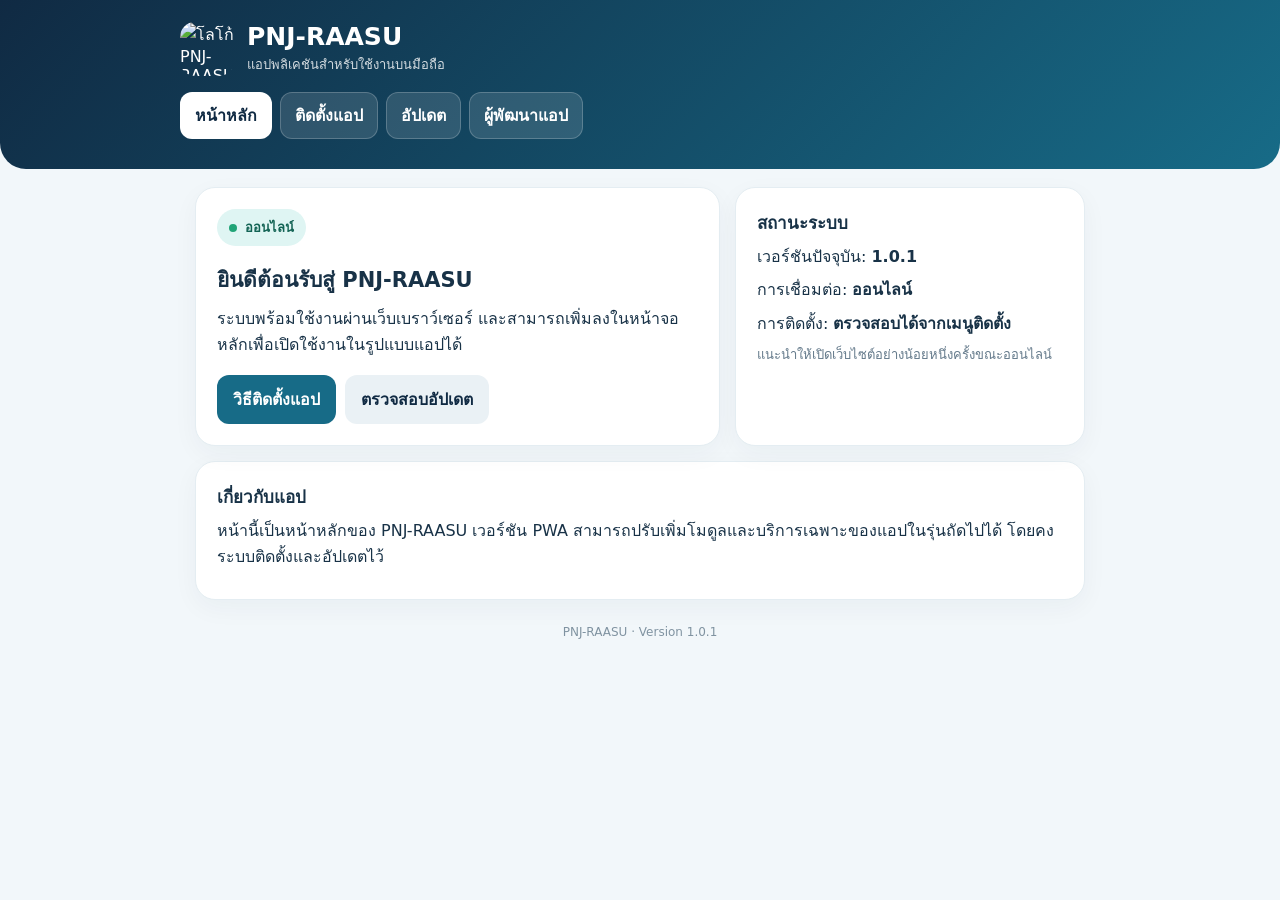
==== index.html @ 6c2ccbb7 "Add files via upload" ====
<!doctype html>
<html lang="th">
<head>
<meta charset="utf-8">
<meta name="viewport" content="width=device-width,initial-scale=1,viewport-fit=cover">
<meta name="theme-color" content="#102a43">
<meta name="description" content="PNJ-RAASU แอปพลิเคชันใช้งานบน iOS และ Android">
<link rel="manifest" href="./manifest.json">
<link rel="apple-touch-icon" href="./assets/icon-192.png">
<link rel="icon" href="./assets/logo.png">
<title>PNJ-RAASU</title>
<style>
:root{--navy:#102a43;--blue:#176b87;--cyan:#dff5f3;--ink:#183247;--muted:#63798a;--bg:#f2f7fa;--line:#e4edf2}
*{box-sizing:border-box}body{margin:0;background:var(--bg);color:var(--ink);font-family:system-ui,-apple-system,"Segoe UI",sans-serif}
header{background:linear-gradient(135deg,#102a43,#176b87);color:#fff;padding:22px 18px 28px;border-radius:0 0 26px 26px}
.head,.wrap{max-width:920px;margin:auto}.brand{display:flex;align-items:center;gap:13px}.brand img{width:54px;height:54px;border-radius:15px}.brand h1{font-size:25px;margin:0}.brand p{margin:3px 0 0;font-size:13px;opacity:.82}
nav{max-width:920px;margin:16px auto 0;display:flex;gap:8px;overflow:auto;padding-bottom:2px}
nav button{white-space:nowrap;background:#ffffff20;color:white;border:1px solid #ffffff35;border-radius:12px;padding:10px 14px;font-weight:650}
nav button.active{background:#fff;color:var(--navy)}
.wrap{padding:18px 15px 40px}.panel{background:#fff;border:1px solid var(--line);border-radius:20px;padding:21px;margin-bottom:15px;box-shadow:0 8px 26px #15344a0b}
h2{font-size:21px;margin:0 0 10px}h3{margin:0 0 8px;font-size:17px}p{line-height:1.65;margin:7px 0}.muted{color:var(--muted);font-size:13px}
.status{display:inline-flex;align-items:center;gap:8px;border-radius:99px;padding:8px 12px;background:var(--cyan);color:#126354;font-size:13px;font-weight:700}
.dot{width:8px;height:8px;border-radius:50%;background:#20a477}
.actions{display:flex;flex-wrap:wrap;gap:9px;margin-top:16px}
button,.button{font:inherit;cursor:pointer;border:0;border-radius:12px;padding:12px 16px;font-weight:700}
.primary{background:var(--blue);color:white}.soft{background:#eaf1f5;color:var(--navy)}.warn{background:#fff2d8;color:#805500}
.hidden{display:none!important}.tiles{display:grid;grid-template-columns:repeat(auto-fit,minmax(210px,1fr));gap:12px}
.tile{border:1px solid var(--line);border-radius:15px;padding:16px;background:#fbfdfe}
.developer{display:flex;gap:20px;align-items:flex-start;flex-wrap:wrap}.developer img{width:min(240px,100%);height:auto;max-height:390px;object-fit:contain;object-position:top;background:#050505;border-radius:18px}
ul{padding-left:22px;line-height:1.8}.notice{background:#fff8e8;border-left:4px solid #e6ae39;padding:12px 14px;border-radius:10px;font-size:13px}
footer{text-align:center;color:#8093a1;font-size:12px;padding:10px}
dialog{border:0;border-radius:20px;max-width:440px;width:calc(100% - 30px);padding:24px;box-shadow:0 20px 70px #0004}dialog::backdrop{background:#071b2a99}
@media(min-width:650px){.two{display:grid;grid-template-columns:1.2fr .8fr;gap:15px}.two .panel{margin-bottom:0}}
</style>
</head>
<body>
<header><div class="head">
 <div class="brand"><img src="./assets/logo.png" alt="โลโก้ PNJ-RAASU"><div><h1>PNJ-RAASU</h1><p>แอปพลิเคชันสำหรับใช้งานบนมือถือ</p></div></div>
 <nav aria-label="เมนูหลัก">
  <button class="active" data-page="home">หน้าหลัก</button>
  <button data-page="install">ติดตั้งแอป</button>
  <button data-page="updates">อัปเดต</button>
  <button data-page="developer">ผู้พัฒนาแอป</button>
 </nav>
</div></header>
<main class="wrap">
<section id="home" class="page">
 <div class="two">
  <article class="panel">
   <span class="status"><span class="dot"></span><span id="netStatus">กำลังตรวจสอบสถานะ</span></span>
   <h2 style="margin-top:17px">ยินดีต้อนรับสู่ PNJ-RAASU</h2>
   <p>ระบบพร้อมใช้งานผ่านเว็บเบราว์เซอร์ และสามารถเพิ่มลงในหน้าจอหลักเพื่อเปิดใช้งานในรูปแบบแอปได้</p>
   <div class="actions"><button class="primary" id="installMain">วิธีติดตั้งแอป</button><button class="soft" id="checkMain">ตรวจสอบอัปเดต</button></div>
  </article>
  <article class="panel"><h3>สถานะระบบ</h3>
   <p>เวอร์ชันปัจจุบัน: <strong id="versionLabel">—</strong></p>
   <p>การเชื่อมต่อ: <strong id="connectionLabel">—</strong></p>
   <p>การติดตั้ง: <strong id="installLabel">ตรวจสอบได้จากเมนูติดตั้ง</strong></p>
   <p class="muted">แนะนำให้เปิดเว็บไซต์อย่างน้อยหนึ่งครั้งขณะออนไลน์</p>
  </article>
 </div>
 <article class="panel" style="margin-top:15px"><h3>เกี่ยวกับแอป</h3><p>หน้านี้เป็นหน้าหลักของ PNJ-RAASU เวอร์ชัน PWA สามารถปรับเพิ่มโมดูลและบริการเฉพาะของแอปในรุ่นถัดไปได้ โดยคงระบบติดตั้งและอัปเดตไว้</p></article>
</section>

<section id="install" class="page hidden">
 <article class="panel"><h2>ติดตั้ง PNJ-RAASU</h2><p>เลือกคำแนะนำให้ตรงกับอุปกรณ์ของคุณ</p>
  <div class="tiles">
   <div class="tile"><h3>Android · Chrome</h3><ol><li>เปิดเว็บไซต์ PNJ-RAASU ผ่าน Chrome</li><li>แตะเมนู ⋮ มุมขวาบน</li><li>เลือก “ติดตั้งแอป” หรือ “เพิ่มลงในหน้าจอหลัก”</li><li>ยืนยันการติดตั้ง</li></ol><button class="primary" id="androidInstall">ติดตั้งตอนนี้</button></div>
   <div class="tile"><h3>iPhone / iPad · Safari</h3><ol><li>เปิดเว็บไซต์ผ่าน Safari</li><li>แตะปุ่มแชร์ (สี่เหลี่ยมมีลูกศรขึ้น)</li><li>เลือก “เพิ่มไปยังหน้าจอโฮม”</li><li>แตะ “เพิ่ม”</li></ol><p class="muted">iOS ไม่อนุญาตให้เว็บไซต์สั่งติดตั้งอัตโนมัติ ต้องเพิ่มผ่านเมนูแชร์</p></div>
  </div>
  <p class="notice" style="margin-top:15px">การติดตั้ง PWA ต้องเปิดผ่าน HTTPS เช่น GitHub Pages และไม่สามารถติดตั้งจากหน้า preview หรือไฟล์ในเครื่องโดยตรงได้</p>
 </article>
</section>

<section id="updates" class="page hidden">
 <article class="panel"><h2>อัปเดตแอป</h2><p>ตรวจสอบเวอร์ชันใหม่จากไฟล์ version.json บน GitHub Pages</p>
  <p>เวอร์ชันที่ใช้อยู่: <strong id="currentVersion">—</strong></p><p>สถานะ: <strong id="updateStatus">ยังไม่ได้ตรวจสอบ</strong></p>
  <div class="actions"><button class="primary" id="checkUpdate">ตรวจสอบอัปเดต</button><button class="soft hidden" id="applyUpdate">ติดตั้งอัปเดตและเปิดใหม่</button></div>
  <p class="muted" id="updateDetail">ระบบจะตรวจสอบเมื่อเปิดแอป กลับมาที่แอป และตรวจซ้ำเป็นระยะขณะเปิดใช้งาน</p>
  <p class="notice">ข้อจำกัด: การแจ้งเตือนอัปเดตจะทำงานเมื่อเปิดแอปหรือกลับมาใช้งาน ไม่สามารถรับประกันการแจ้งเตือนขณะปิดแอปได้หากไม่มีระบบ Push Server</p>
 </article>
</section>

<section id="developer" class="page hidden">
 <article class="panel"><h2>ผู้พัฒนาแอปพลิเคชัน</h2>
  <div class="developer">
   <img src="./assets/developer.png" alt="ภาพประกอบผู้พัฒนาแอป">
   <div><h3>นายแทน นามวงค์</h3><p>ผู้พัฒนาแอปพลิเคชัน PNJ-RAASU</p><p class="muted">ขอบคุณที่ใช้งาน PNJ-RAASU</p></div>
  </div>
 </article>
</section>
<footer>PNJ-RAASU · Version <span id="footerVersion">1.0.1</span></footer>
</main>
<dialog id="updateDialog"><h2>มีเวอร์ชันใหม่</h2><p id="dialogText">พบอัปเดตใหม่ของ PNJ-RAASU</p><div class="actions"><button class="primary" id="dialogApply">อัปเดตตอนนี้</button><button class="soft" id="dialogLater">ภายหลัง</button></div></dialog>
<script>
const APP_VERSION='1.0.1';
let deferredInstall=null, waitingWorker=null;
const $=id=>document.getElementById(id);
$('versionLabel').textContent=$('currentVersion').textContent=$('footerVersion').textContent=APP_VERSION;
function onlineStatus(){ $('netStatus').textContent=navigator.onLine?'ออนไลน์':'ออฟไลน์ · ใช้งานไฟล์ที่บันทึกไว้'; $('connectionLabel').textContent=navigator.onLine?'ออนไลน์':'ออฟไลน์'; }
onlineStatus(); addEventListener('online',onlineStatus); addEventListener('offline',onlineStatus);

document.querySelectorAll('nav button').forEach(btn=>btn.addEventListener('click',()=>showPage(btn.dataset.page)));
function showPage(id){document.querySelectorAll('.page').forEach(p=>p.classList.toggle('hidden',p.id!==id));document.querySelectorAll('nav button').forEach(b=>b.classList.toggle('active',b.dataset.page===id));window.scrollTo({top:0,behavior:'smooth'});}
$('installMain').onclick=()=>showPage('install');
$('checkMain').onclick=()=>{showPage('updates');checkForUpdate();};
$('androidInstall').onclick=async()=>{if(deferredInstall){deferredInstall.prompt();await deferredInstall.userChoice;deferredInstall=null;}else alert('หากไม่ปรากฏหน้าต่างติดตั้ง ให้แตะเมนู ⋮ ใน Chrome แล้วเลือก “ติดตั้งแอป” หรือ “เพิ่มลงในหน้าจอหลัก”');};
addEventListener('beforeinstallprompt',e=>{e.preventDefault();deferredInstall=e;$('installLabel').textContent='พร้อมติดตั้ง';$('androidInstall').textContent='ติดตั้งแอป';});
addEventListener('appinstalled',()=>{$('installLabel').textContent='ติดตั้งแล้ว';deferredInstall=null;});
function isStandalone(){return matchMedia('(display-mode: standalone)').matches||navigator.standalone===true;}
if(isStandalone())$('installLabel').textContent='ติดตั้งแล้ว';

async function checkForUpdate(){
 $('updateStatus').textContent='กำลังตรวจสอบ…'; $('checkUpdate').disabled=true;
 try{
  const r=await fetch('./version.json?check='+Date.now(),{cache:'no-store'});
  if(!r.ok)throw new Error('ไม่พบไฟล์ version.json');
  const data=await r.json(), latest=String(data.version||'');
  if(!latest)throw new Error('ข้อมูลเวอร์ชันไม่ถูกต้อง');
  if(latest!==APP_VERSION){
   $('updateStatus').textContent='พบเวอร์ชันใหม่: '+latest;
   $('updateDetail').textContent=data.notes||'มีอัปเดตใหม่พร้อมใช้งาน';
   $('applyUpdate').classList.remove('hidden');
   $('dialogText').textContent='เวอร์ชัน '+latest+' พร้อมใช้งาน กรุณาอัปเดตเพื่อรับการปรับปรุงล่าสุด';
   if($('updateDialog').showModal && !sessionStorage.getItem('updateDismissed'))$('updateDialog').showModal();
  }else{
   $('updateStatus').textContent='แอปเป็นเวอร์ชันล่าสุด';
   $('updateDetail').textContent='ตรวจสอบล่าสุด: '+new Date().toLocaleString('th-TH');
   $('applyUpdate').classList.add('hidden');
  }
 }catch(e){$('updateStatus').textContent='ตรวจสอบไม่ได้';$('updateDetail').textContent=e.message+' · โปรดลองใหม่เมื่อเชื่อมต่ออินเทอร์เน็ต';}
 finally{$('checkUpdate').disabled=false;}
}
$('checkUpdate').onclick=checkForUpdate;
function applyUpdate(){if(waitingWorker){waitingWorker.postMessage({type:'SKIP_WAITING'});}else location.reload();}
$('applyUpdate').onclick=applyUpdate;$('dialogApply').onclick=()=>{ $('updateDialog').close();applyUpdate();};
$('dialogLater').onclick=()=>{$('updateDialog').close();sessionStorage.setItem('updateDismissed','1');};

if('serviceWorker'in navigator){
 navigator.serviceWorker.register('./sw.js').then(reg=>{
  if(reg.waiting){waitingWorker=reg.waiting;$('applyUpdate').classList.remove('hidden');}
  reg.addEventListener('updatefound',()=>{
   const worker=reg.installing;
   worker.addEventListener('statechange',()=>{
    if(worker.state==='installed'&&navigator.serviceWorker.controller){
     waitingWorker=worker;$('updateStatus').textContent='มีไฟล์แอปเวอร์ชันใหม่พร้อมติดตั้ง';$('applyUpdate').classList.remove('hidden');
    }
   });
  });
  setInterval(()=>reg.update().catch(()=>{}),60*60*1000);
 }).catch(err=>console.warn('Service worker:',err));
 navigator.serviceWorker.addEventListener('controllerchange',()=>location.reload());
}
checkForUpdate();
document.addEventListener('visibilitychange',()=>{if(!document.hidden&&navigator.onLine){checkForUpdate();if(navigator.serviceWorker)navigator.serviceWorker.getRegistration().then(r=>r&&r.update());}});
setInterval(()=>{if(navigator.onLine)checkForUpdate();},6*60*60*1000);
</script>
</body></html>
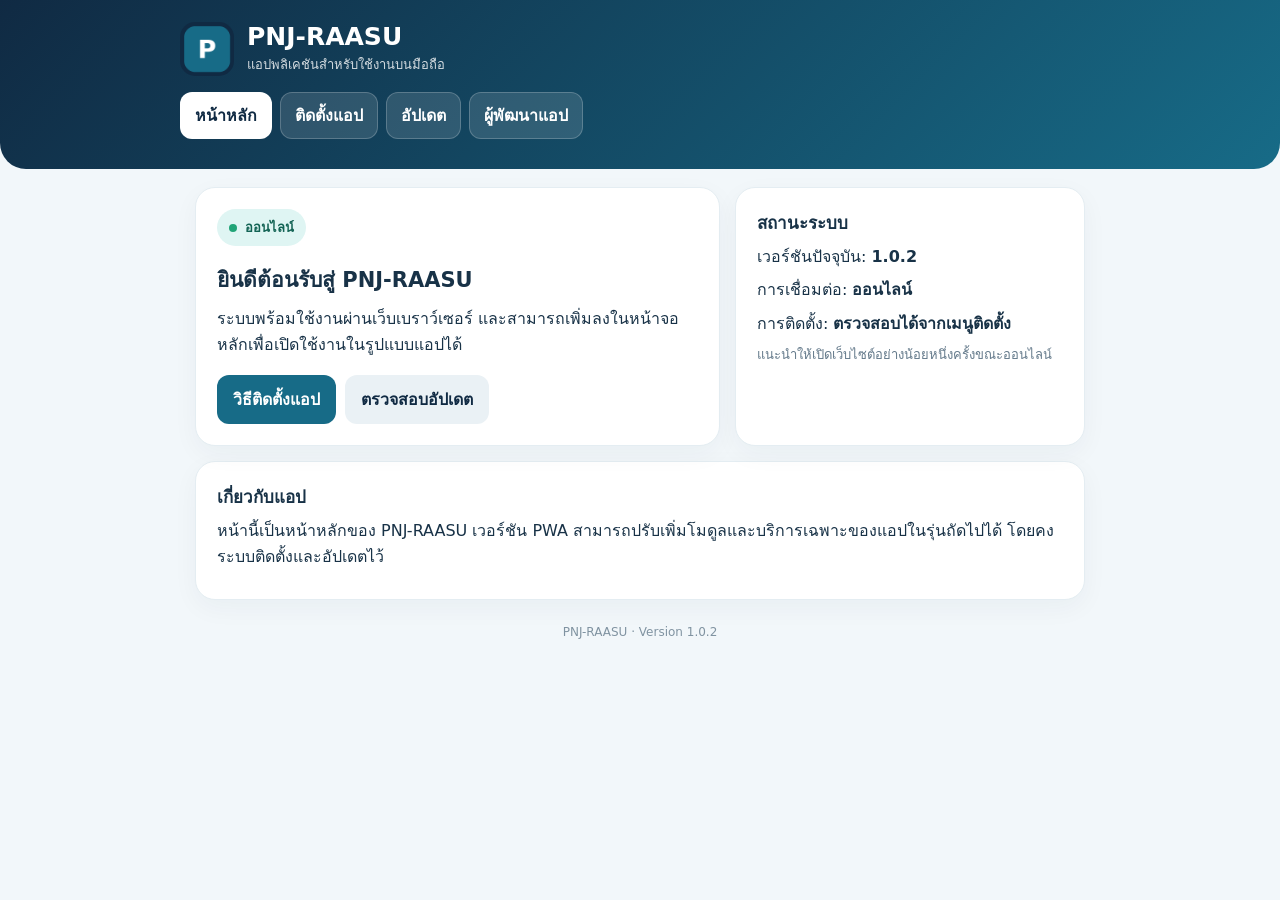
==== commit 896f5cc2: "Add files via upload" ====
--- a/index.html
+++ b/index.html
@@ -6,8 +6,12 @@
 <meta name="theme-color" content="#102a43">
 <meta name="description" content="PNJ-RAASU แอปพลิเคชันใช้งานบน iOS และ Android">
 <link rel="manifest" href="./manifest.json">
-<link rel="apple-touch-icon" href="./assets/icon-192.png">
-<link rel="icon" href="./assets/logo.png">
+<meta name="mobile-web-app-capable" content="yes">
+<meta name="apple-mobile-web-app-capable" content="yes">
+<meta name="apple-mobile-web-app-title" content="PNJ-RAASU">
+<meta name="apple-mobile-web-app-status-bar-style" content="black-translucent">
+<link rel="apple-touch-icon" href="./apple-touch-icon.png">
+<link rel="icon" href="./logo.png">
 <title>PNJ-RAASU</title>
 <style>
 :root{--navy:#102a43;--blue:#176b87;--cyan:#dff5f3;--ink:#183247;--muted:#63798a;--bg:#f2f7fa;--line:#e4edf2}
@@ -35,7 +39,7 @@
 </head>
 <body>
 <header><div class="head">
- <div class="brand"><img src="./assets/logo.png" alt="โลโก้ PNJ-RAASU"><div><h1>PNJ-RAASU</h1><p>แอปพลิเคชันสำหรับใช้งานบนมือถือ</p></div></div>
+ <div class="brand"><img src="./logo.png" alt="โลโก้ PNJ-RAASU"><div><h1>PNJ-RAASU</h1><p>แอปพลิเคชันสำหรับใช้งานบนมือถือ</p></div></div>
  <nav aria-label="เมนูหลัก">
   <button class="active" data-page="home">หน้าหลัก</button>
   <button data-page="install">ติดตั้งแอป</button>
@@ -84,16 +88,16 @@
 <section id="developer" class="page hidden">
  <article class="panel"><h2>ผู้พัฒนาแอปพลิเคชัน</h2>
   <div class="developer">
-   <img src="./assets/developer.png" alt="ภาพประกอบผู้พัฒนาแอป">
+   <img src="./developer.png" alt="ภาพประกอบผู้พัฒนาแอป">
    <div><h3>นายแทน นามวงค์</h3><p>ผู้พัฒนาแอปพลิเคชัน PNJ-RAASU</p><p class="muted">ขอบคุณที่ใช้งาน PNJ-RAASU</p></div>
   </div>
  </article>
 </section>
-<footer>PNJ-RAASU · Version <span id="footerVersion">1.0.1</span></footer>
+<footer>PNJ-RAASU · Version <span id="footerVersion">1.0.2</span></footer>
 </main>
 <dialog id="updateDialog"><h2>มีเวอร์ชันใหม่</h2><p id="dialogText">พบอัปเดตใหม่ของ PNJ-RAASU</p><div class="actions"><button class="primary" id="dialogApply">อัปเดตตอนนี้</button><button class="soft" id="dialogLater">ภายหลัง</button></div></dialog>
 <script>
-const APP_VERSION='1.0.1';
+const APP_VERSION='1.0.2';
 let deferredInstall=null, waitingWorker=null;
 const $=id=>document.getElementById(id);
 $('versionLabel').textContent=$('currentVersion').textContent=$('footerVersion').textContent=APP_VERSION;
@@ -110,37 +114,50 @@
 function isStandalone(){return matchMedia('(display-mode: standalone)').matches||navigator.standalone===true;}
 if(isStandalone())$('installLabel').textContent='ติดตั้งแล้ว';
 
+function cmpVer(a,b){const x=String(a).split('.').map(n=>parseInt(n,10)||0),y=String(b).split('.').map(n=>parseInt(n,10)||0);for(let i=0;i<Math.max(x.length,y.length);i++){const d=(x[i]||0)-(y[i]||0);if(d)return d>0?1:-1;}return 0;}
+let checking=false;
 async function checkForUpdate(){
+ if(checking)return; checking=true;
  $('updateStatus').textContent='กำลังตรวจสอบ…'; $('checkUpdate').disabled=true;
  try{
   const r=await fetch('./version.json?check='+Date.now(),{cache:'no-store'});
   if(!r.ok)throw new Error('ไม่พบไฟล์ version.json');
   const data=await r.json(), latest=String(data.version||'');
   if(!latest)throw new Error('ข้อมูลเวอร์ชันไม่ถูกต้อง');
-  if(latest!==APP_VERSION){
+  if(cmpVer(latest,APP_VERSION)>0){
    $('updateStatus').textContent='พบเวอร์ชันใหม่: '+latest;
    $('updateDetail').textContent=data.notes||'มีอัปเดตใหม่พร้อมใช้งาน';
    $('applyUpdate').classList.remove('hidden');
    $('dialogText').textContent='เวอร์ชัน '+latest+' พร้อมใช้งาน กรุณาอัปเดตเพื่อรับการปรับปรุงล่าสุด';
-   if($('updateDialog').showModal && !sessionStorage.getItem('updateDismissed'))$('updateDialog').showModal();
+   const dlg=$('updateDialog');
+   if(dlg.showModal && !dlg.open && !sessionStorage.getItem('updateDismissed'))dlg.showModal();
   }else{
    $('updateStatus').textContent='แอปเป็นเวอร์ชันล่าสุด';
    $('updateDetail').textContent='ตรวจสอบล่าสุด: '+new Date().toLocaleString('th-TH');
-   $('applyUpdate').classList.add('hidden');
+   if(!waitingWorker)$('applyUpdate').classList.add('hidden');
   }
  }catch(e){$('updateStatus').textContent='ตรวจสอบไม่ได้';$('updateDetail').textContent=e.message+' · โปรดลองใหม่เมื่อเชื่อมต่ออินเทอร์เน็ต';}
- finally{$('checkUpdate').disabled=false;}
+ finally{$('checkUpdate').disabled=false;checking=false;}
 }
 $('checkUpdate').onclick=checkForUpdate;
-function applyUpdate(){if(waitingWorker){waitingWorker.postMessage({type:'SKIP_WAITING'});}else location.reload();}
+let updating=false;
+async function applyUpdate(){
+ updating=true;
+ try{
+  const reg=await navigator.serviceWorker?.getRegistration();
+  if(reg){await reg.update().catch(()=>{});const w=reg.waiting||waitingWorker;if(w){w.postMessage({type:'SKIP_WAITING'});setTimeout(()=>location.reload(),2500);return;}}
+ }catch(e){}
+ location.reload();
+}
 $('applyUpdate').onclick=applyUpdate;$('dialogApply').onclick=()=>{ $('updateDialog').close();applyUpdate();};
 $('dialogLater').onclick=()=>{$('updateDialog').close();sessionStorage.setItem('updateDismissed','1');};
 
 if('serviceWorker'in navigator){
- navigator.serviceWorker.register('./sw.js').then(reg=>{
-  if(reg.waiting){waitingWorker=reg.waiting;$('applyUpdate').classList.remove('hidden');}
+ const hadController=!!navigator.serviceWorker.controller;
+ navigator.serviceWorker.register('./sw.js',{updateViaCache:'none'}).then(reg=>{
+  if(reg.waiting&&navigator.serviceWorker.controller){waitingWorker=reg.waiting;$('applyUpdate').classList.remove('hidden');}
   reg.addEventListener('updatefound',()=>{
-   const worker=reg.installing;
+   const worker=reg.installing; if(!worker)return;
    worker.addEventListener('statechange',()=>{
     if(worker.state==='installed'&&navigator.serviceWorker.controller){
      waitingWorker=worker;$('updateStatus').textContent='มีไฟล์แอปเวอร์ชันใหม่พร้อมติดตั้ง';$('applyUpdate').classList.remove('hidden');
@@ -149,10 +166,11 @@
   });
   setInterval(()=>reg.update().catch(()=>{}),60*60*1000);
  }).catch(err=>console.warn('Service worker:',err));
- navigator.serviceWorker.addEventListener('controllerchange',()=>location.reload());
+ // รีโหลดเฉพาะเมื่อผู้ใช้กดอัปเดต (ไม่รีโหลดตอนติดตั้งครั้งแรก)
+ navigator.serviceWorker.addEventListener('controllerchange',()=>{if(hadController&&updating)location.reload();});
 }
 checkForUpdate();
-document.addEventListener('visibilitychange',()=>{if(!document.hidden&&navigator.onLine){checkForUpdate();if(navigator.serviceWorker)navigator.serviceWorker.getRegistration().then(r=>r&&r.update());}});
+document.addEventListener('visibilitychange',()=>{if(!document.hidden&&navigator.onLine){checkForUpdate();if(navigator.serviceWorker)navigator.serviceWorker.getRegistration().then(r=>r&&r.update().catch(()=>{}));}});
 setInterval(()=>{if(navigator.onLine)checkForUpdate();},6*60*60*1000);
 </script>
 </body></html>
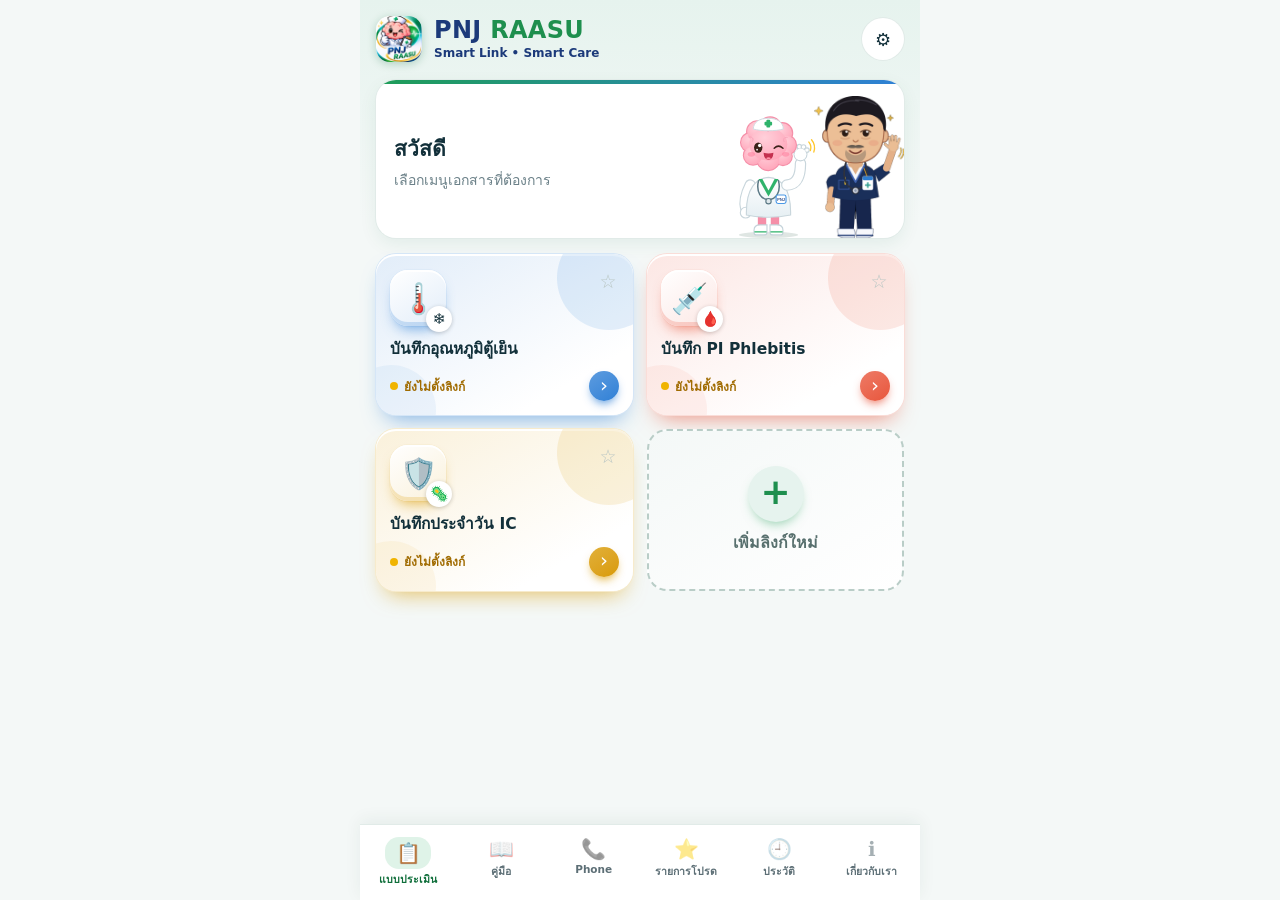
==== commit 93e59c77: "Add files via upload" ====
--- a/index.html
+++ b/index.html
@@ -3,174 +3,37 @@
 <head>
 <meta charset="utf-8">
 <meta name="viewport" content="width=device-width,initial-scale=1,viewport-fit=cover">
-<meta name="theme-color" content="#102a43">
-<meta name="description" content="PNJ-RAASU แอปพลิเคชันใช้งานบน iOS และ Android">
-<link rel="manifest" href="./manifest.json">
+<title>Practical Nurse Jobs</title>
+<meta name="description" content="Practical Nurse Jobs – PNJ RAASU Smart Link • Smart Care">
+<meta name="theme-color" content="#1e8f4e">
+<link rel="manifest" href="manifest.webmanifest">
+<link rel="icon" href="icon-192.png">
+<link rel="apple-touch-icon" href="apple-touch-icon.png">
+<meta name="apple-mobile-web-app-capable" content="yes">
 <meta name="mobile-web-app-capable" content="yes">
-<meta name="apple-mobile-web-app-capable" content="yes">
-<meta name="apple-mobile-web-app-title" content="PNJ-RAASU">
-<meta name="apple-mobile-web-app-status-bar-style" content="black-translucent">
-<link rel="apple-touch-icon" href="./apple-touch-icon.png">
-<link rel="icon" href="./logo.png">
-<title>PNJ-RAASU</title>
-<style>
-:root{--navy:#102a43;--blue:#176b87;--cyan:#dff5f3;--ink:#183247;--muted:#63798a;--bg:#f2f7fa;--line:#e4edf2}
-*{box-sizing:border-box}body{margin:0;background:var(--bg);color:var(--ink);font-family:system-ui,-apple-system,"Segoe UI",sans-serif}
-header{background:linear-gradient(135deg,#102a43,#176b87);color:#fff;padding:22px 18px 28px;border-radius:0 0 26px 26px}
-.head,.wrap{max-width:920px;margin:auto}.brand{display:flex;align-items:center;gap:13px}.brand img{width:54px;height:54px;border-radius:15px}.brand h1{font-size:25px;margin:0}.brand p{margin:3px 0 0;font-size:13px;opacity:.82}
-nav{max-width:920px;margin:16px auto 0;display:flex;gap:8px;overflow:auto;padding-bottom:2px}
-nav button{white-space:nowrap;background:#ffffff20;color:white;border:1px solid #ffffff35;border-radius:12px;padding:10px 14px;font-weight:650}
-nav button.active{background:#fff;color:var(--navy)}
-.wrap{padding:18px 15px 40px}.panel{background:#fff;border:1px solid var(--line);border-radius:20px;padding:21px;margin-bottom:15px;box-shadow:0 8px 26px #15344a0b}
-h2{font-size:21px;margin:0 0 10px}h3{margin:0 0 8px;font-size:17px}p{line-height:1.65;margin:7px 0}.muted{color:var(--muted);font-size:13px}
-.status{display:inline-flex;align-items:center;gap:8px;border-radius:99px;padding:8px 12px;background:var(--cyan);color:#126354;font-size:13px;font-weight:700}
-.dot{width:8px;height:8px;border-radius:50%;background:#20a477}
-.actions{display:flex;flex-wrap:wrap;gap:9px;margin-top:16px}
-button,.button{font:inherit;cursor:pointer;border:0;border-radius:12px;padding:12px 16px;font-weight:700}
-.primary{background:var(--blue);color:white}.soft{background:#eaf1f5;color:var(--navy)}.warn{background:#fff2d8;color:#805500}
-.hidden{display:none!important}.tiles{display:grid;grid-template-columns:repeat(auto-fit,minmax(210px,1fr));gap:12px}
-.tile{border:1px solid var(--line);border-radius:15px;padding:16px;background:#fbfdfe}
-.developer{display:flex;gap:20px;align-items:flex-start;flex-wrap:wrap}.developer img{width:min(240px,100%);height:auto;max-height:390px;object-fit:contain;object-position:top;background:#050505;border-radius:18px}
-ul{padding-left:22px;line-height:1.8}.notice{background:#fff8e8;border-left:4px solid #e6ae39;padding:12px 14px;border-radius:10px;font-size:13px}
-footer{text-align:center;color:#8093a1;font-size:12px;padding:10px}
-dialog{border:0;border-radius:20px;max-width:440px;width:calc(100% - 30px);padding:24px;box-shadow:0 20px 70px #0004}dialog::backdrop{background:#071b2a99}
-@media(min-width:650px){.two{display:grid;grid-template-columns:1.2fr .8fr;gap:15px}.two .panel{margin-bottom:0}}
-</style>
+<meta name="apple-mobile-web-app-title" content="PNJ RAASU">
+<meta name="apple-mobile-web-app-status-bar-style" content="default">
+<link rel="stylesheet" href="style.css">
 </head>
 <body>
-<header><div class="head">
- <div class="brand"><img src="./logo.png" alt="โลโก้ PNJ-RAASU"><div><h1>PNJ-RAASU</h1><p>แอปพลิเคชันสำหรับใช้งานบนมือถือ</p></div></div>
- <nav aria-label="เมนูหลัก">
-  <button class="active" data-page="home">หน้าหลัก</button>
-  <button data-page="install">ติดตั้งแอป</button>
-  <button data-page="updates">อัปเดต</button>
-  <button data-page="developer">ผู้พัฒนาแอป</button>
- </nav>
-</div></header>
-<main class="wrap">
-<section id="home" class="page">
- <div class="two">
-  <article class="panel">
-   <span class="status"><span class="dot"></span><span id="netStatus">กำลังตรวจสอบสถานะ</span></span>
-   <h2 style="margin-top:17px">ยินดีต้อนรับสู่ PNJ-RAASU</h2>
-   <p>ระบบพร้อมใช้งานผ่านเว็บเบราว์เซอร์ และสามารถเพิ่มลงในหน้าจอหลักเพื่อเปิดใช้งานในรูปแบบแอปได้</p>
-   <div class="actions"><button class="primary" id="installMain">วิธีติดตั้งแอป</button><button class="soft" id="checkMain">ตรวจสอบอัปเดต</button></div>
-  </article>
-  <article class="panel"><h3>สถานะระบบ</h3>
-   <p>เวอร์ชันปัจจุบัน: <strong id="versionLabel">—</strong></p>
-   <p>การเชื่อมต่อ: <strong id="connectionLabel">—</strong></p>
-   <p>การติดตั้ง: <strong id="installLabel">ตรวจสอบได้จากเมนูติดตั้ง</strong></p>
-   <p class="muted">แนะนำให้เปิดเว็บไซต์อย่างน้อยหนึ่งครั้งขณะออนไลน์</p>
-  </article>
- </div>
- <article class="panel" style="margin-top:15px"><h3>เกี่ยวกับแอป</h3><p>หน้านี้เป็นหน้าหลักของ PNJ-RAASU เวอร์ชัน PWA สามารถปรับเพิ่มโมดูลและบริการเฉพาะของแอปในรุ่นถัดไปได้ โดยคงระบบติดตั้งและอัปเดตไว้</p></article>
-</section>
-
-<section id="install" class="page hidden">
- <article class="panel"><h2>ติดตั้ง PNJ-RAASU</h2><p>เลือกคำแนะนำให้ตรงกับอุปกรณ์ของคุณ</p>
-  <div class="tiles">
-   <div class="tile"><h3>Android · Chrome</h3><ol><li>เปิดเว็บไซต์ PNJ-RAASU ผ่าน Chrome</li><li>แตะเมนู ⋮ มุมขวาบน</li><li>เลือก “ติดตั้งแอป” หรือ “เพิ่มลงในหน้าจอหลัก”</li><li>ยืนยันการติดตั้ง</li></ol><button class="primary" id="androidInstall">ติดตั้งตอนนี้</button></div>
-   <div class="tile"><h3>iPhone / iPad · Safari</h3><ol><li>เปิดเว็บไซต์ผ่าน Safari</li><li>แตะปุ่มแชร์ (สี่เหลี่ยมมีลูกศรขึ้น)</li><li>เลือก “เพิ่มไปยังหน้าจอโฮม”</li><li>แตะ “เพิ่ม”</li></ol><p class="muted">iOS ไม่อนุญาตให้เว็บไซต์สั่งติดตั้งอัตโนมัติ ต้องเพิ่มผ่านเมนูแชร์</p></div>
-  </div>
-  <p class="notice" style="margin-top:15px">การติดตั้ง PWA ต้องเปิดผ่าน HTTPS เช่น GitHub Pages และไม่สามารถติดตั้งจากหน้า preview หรือไฟล์ในเครื่องโดยตรงได้</p>
- </article>
-</section>
-
-<section id="updates" class="page hidden">
- <article class="panel"><h2>อัปเดตแอป</h2><p>ตรวจสอบเวอร์ชันใหม่จากไฟล์ version.json บน GitHub Pages</p>
-  <p>เวอร์ชันที่ใช้อยู่: <strong id="currentVersion">—</strong></p><p>สถานะ: <strong id="updateStatus">ยังไม่ได้ตรวจสอบ</strong></p>
-  <div class="actions"><button class="primary" id="checkUpdate">ตรวจสอบอัปเดต</button><button class="soft hidden" id="applyUpdate">ติดตั้งอัปเดตและเปิดใหม่</button></div>
-  <p class="muted" id="updateDetail">ระบบจะตรวจสอบเมื่อเปิดแอป กลับมาที่แอป และตรวจซ้ำเป็นระยะขณะเปิดใช้งาน</p>
-  <p class="notice">ข้อจำกัด: การแจ้งเตือนอัปเดตจะทำงานเมื่อเปิดแอปหรือกลับมาใช้งาน ไม่สามารถรับประกันการแจ้งเตือนขณะปิดแอปได้หากไม่มีระบบ Push Server</p>
- </article>
-</section>
-
-<section id="developer" class="page hidden">
- <article class="panel"><h2>ผู้พัฒนาแอปพลิเคชัน</h2>
-  <div class="developer">
-   <img src="./developer.png" alt="ภาพประกอบผู้พัฒนาแอป">
-   <div><h3>นายแทน นามวงค์</h3><p>ผู้พัฒนาแอปพลิเคชัน PNJ-RAASU</p><p class="muted">ขอบคุณที่ใช้งาน PNJ-RAASU</p></div>
-  </div>
- </article>
-</section>
-<footer>PNJ-RAASU · Version <span id="footerVersion">1.0.2</span></footer>
-</main>
-<dialog id="updateDialog"><h2>มีเวอร์ชันใหม่</h2><p id="dialogText">พบอัปเดตใหม่ของ PNJ-RAASU</p><div class="actions"><button class="primary" id="dialogApply">อัปเดตตอนนี้</button><button class="soft" id="dialogLater">ภายหลัง</button></div></dialog>
-<script>
-const APP_VERSION='1.0.2';
-let deferredInstall=null, waitingWorker=null;
-const $=id=>document.getElementById(id);
-$('versionLabel').textContent=$('currentVersion').textContent=$('footerVersion').textContent=APP_VERSION;
-function onlineStatus(){ $('netStatus').textContent=navigator.onLine?'ออนไลน์':'ออฟไลน์ · ใช้งานไฟล์ที่บันทึกไว้'; $('connectionLabel').textContent=navigator.onLine?'ออนไลน์':'ออฟไลน์'; }
-onlineStatus(); addEventListener('online',onlineStatus); addEventListener('offline',onlineStatus);
-
-document.querySelectorAll('nav button').forEach(btn=>btn.addEventListener('click',()=>showPage(btn.dataset.page)));
-function showPage(id){document.querySelectorAll('.page').forEach(p=>p.classList.toggle('hidden',p.id!==id));document.querySelectorAll('nav button').forEach(b=>b.classList.toggle('active',b.dataset.page===id));window.scrollTo({top:0,behavior:'smooth'});}
-$('installMain').onclick=()=>showPage('install');
-$('checkMain').onclick=()=>{showPage('updates');checkForUpdate();};
-$('androidInstall').onclick=async()=>{if(deferredInstall){deferredInstall.prompt();await deferredInstall.userChoice;deferredInstall=null;}else alert('หากไม่ปรากฏหน้าต่างติดตั้ง ให้แตะเมนู ⋮ ใน Chrome แล้วเลือก “ติดตั้งแอป” หรือ “เพิ่มลงในหน้าจอหลัก”');};
-addEventListener('beforeinstallprompt',e=>{e.preventDefault();deferredInstall=e;$('installLabel').textContent='พร้อมติดตั้ง';$('androidInstall').textContent='ติดตั้งแอป';});
-addEventListener('appinstalled',()=>{$('installLabel').textContent='ติดตั้งแล้ว';deferredInstall=null;});
-function isStandalone(){return matchMedia('(display-mode: standalone)').matches||navigator.standalone===true;}
-if(isStandalone())$('installLabel').textContent='ติดตั้งแล้ว';
-
-function cmpVer(a,b){const x=String(a).split('.').map(n=>parseInt(n,10)||0),y=String(b).split('.').map(n=>parseInt(n,10)||0);for(let i=0;i<Math.max(x.length,y.length);i++){const d=(x[i]||0)-(y[i]||0);if(d)return d>0?1:-1;}return 0;}
-let checking=false;
-async function checkForUpdate(){
- if(checking)return; checking=true;
- $('updateStatus').textContent='กำลังตรวจสอบ…'; $('checkUpdate').disabled=true;
- try{
-  const r=await fetch('./version.json?check='+Date.now(),{cache:'no-store'});
-  if(!r.ok)throw new Error('ไม่พบไฟล์ version.json');
-  const data=await r.json(), latest=String(data.version||'');
-  if(!latest)throw new Error('ข้อมูลเวอร์ชันไม่ถูกต้อง');
-  if(cmpVer(latest,APP_VERSION)>0){
-   $('updateStatus').textContent='พบเวอร์ชันใหม่: '+latest;
-   $('updateDetail').textContent=data.notes||'มีอัปเดตใหม่พร้อมใช้งาน';
-   $('applyUpdate').classList.remove('hidden');
-   $('dialogText').textContent='เวอร์ชัน '+latest+' พร้อมใช้งาน กรุณาอัปเดตเพื่อรับการปรับปรุงล่าสุด';
-   const dlg=$('updateDialog');
-   if(dlg.showModal && !dlg.open && !sessionStorage.getItem('updateDismissed'))dlg.showModal();
-  }else{
-   $('updateStatus').textContent='แอปเป็นเวอร์ชันล่าสุด';
-   $('updateDetail').textContent='ตรวจสอบล่าสุด: '+new Date().toLocaleString('th-TH');
-   if(!waitingWorker)$('applyUpdate').classList.add('hidden');
-  }
- }catch(e){$('updateStatus').textContent='ตรวจสอบไม่ได้';$('updateDetail').textContent=e.message+' · โปรดลองใหม่เมื่อเชื่อมต่ออินเทอร์เน็ต';}
- finally{$('checkUpdate').disabled=false;checking=false;}
-}
-$('checkUpdate').onclick=checkForUpdate;
-let updating=false;
-async function applyUpdate(){
- updating=true;
- try{
-  const reg=await navigator.serviceWorker?.getRegistration();
-  if(reg){await reg.update().catch(()=>{});const w=reg.waiting||waitingWorker;if(w){w.postMessage({type:'SKIP_WAITING'});setTimeout(()=>location.reload(),2500);return;}}
- }catch(e){}
- location.reload();
-}
-$('applyUpdate').onclick=applyUpdate;$('dialogApply').onclick=()=>{ $('updateDialog').close();applyUpdate();};
-$('dialogLater').onclick=()=>{$('updateDialog').close();sessionStorage.setItem('updateDismissed','1');};
-
-if('serviceWorker'in navigator){
- const hadController=!!navigator.serviceWorker.controller;
- navigator.serviceWorker.register('./sw.js',{updateViaCache:'none'}).then(reg=>{
-  if(reg.waiting&&navigator.serviceWorker.controller){waitingWorker=reg.waiting;$('applyUpdate').classList.remove('hidden');}
-  reg.addEventListener('updatefound',()=>{
-   const worker=reg.installing; if(!worker)return;
-   worker.addEventListener('statechange',()=>{
-    if(worker.state==='installed'&&navigator.serviceWorker.controller){
-     waitingWorker=worker;$('updateStatus').textContent='มีไฟล์แอปเวอร์ชันใหม่พร้อมติดตั้ง';$('applyUpdate').classList.remove('hidden');
-    }
-   });
-  });
-  setInterval(()=>reg.update().catch(()=>{}),60*60*1000);
- }).catch(err=>console.warn('Service worker:',err));
- // รีโหลดเฉพาะเมื่อผู้ใช้กดอัปเดต (ไม่รีโหลดตอนติดตั้งครั้งแรก)
- navigator.serviceWorker.addEventListener('controllerchange',()=>{if(hadController&&updating)location.reload();});
-}
-checkForUpdate();
-document.addEventListener('visibilitychange',()=>{if(!document.hidden&&navigator.onLine){checkForUpdate();if(navigator.serviceWorker)navigator.serviceWorker.getRegistration().then(r=>r&&r.update().catch(()=>{}));}});
-setInterval(()=>{if(navigator.onLine)checkForUpdate();},6*60*60*1000);
-</script>
-</body></html>+<div id="banners"></div>
+<header class="top">
+  <img class="logo" src="icon-192.png" alt="" width="46" height="46">
+  <div class="brand"><h1>PNJ <span>RAASU</span></h1><p>Smart Link • Smart Care</p></div>
+  <button class="gear" id="btnManage" aria-label="จัดการเมนู">⚙️</button>
+</header>
+<main id="view" aria-live="polite"></main>
+<nav class="tabs" id="tabs">
+  <button data-tab="home" class="on"><i>📋</i><span>แบบประเมิน</span></button>
+  <button data-tab="guide"><i>📖</i><span>คู่มือ</span></button>
+  <button data-tab="phone"><i>📞</i><span>Phone</span></button>
+  <button data-tab="favs"><i>⭐</i><span>รายการโปรด</span></button>
+  <button data-tab="history"><i>🕘</i><span>ประวัติ</span></button>
+  <button data-tab="about"><i>ℹ️</i><span>เกี่ยวกับเรา</span></button>
+</nav>
+<div id="sheetRoot"></div>
+<div id="toast" role="status"></div>
+<noscript><p style="padding:20px">กรุณาเปิดใช้งาน JavaScript</p></noscript>
+<script src="app.js"></script>
+</body>
+</html>
--- a/style.css
+++ b/style.css
@@ -0,0 +1,240 @@
+:root{
+  --g1:#1e8f4e;--g2:#0f6e3a;--bg:#f2f8f4;--card:#fff;--tx:#17323a;--mut:#6b8088;--line:#dfeae3;
+  --navy:#1c3a7a;--gold:#e0a800;--danger:#d64545;
+  --sat:env(safe-area-inset-top,0px);--sab:env(safe-area-inset-bottom,0px);
+}
+*{box-sizing:border-box;-webkit-tap-highlight-color:transparent}
+html,body{margin:0;background:var(--bg);color:var(--tx);
+  font-family:"Sarabun","Noto Sans Thai","Thonburi","Leelawadee UI",system-ui,-apple-system,"Segoe UI",Roboto,sans-serif;
+  -webkit-text-size-adjust:100%}
+body{min-height:100dvh;padding:calc(var(--sat) + 8px) 16px calc(84px + var(--sab));max-width:560px;margin:0 auto;
+  background:linear-gradient(180deg,#e4f4ea 0,var(--bg) 260px)}
+button{font:inherit;color:inherit;cursor:pointer;border:0;background:none}
+a{color:inherit;text-decoration:none}
+.top{display:flex;align-items:center;gap:12px;padding:8px 0 12px}
+.logo{border-radius:12px;box-shadow:0 3px 10px #0f6e3a44}
+.brand h1{margin:0;font-size:24px;line-height:1.05;font-weight:800;color:var(--navy);letter-spacing:.3px}
+.brand h1 span{color:var(--g1)}
+.brand p{margin:2px 0 0;font-size:12px;color:var(--navy);font-weight:600}
+.gear{margin-left:auto;width:42px;height:42px;border-radius:50%;background:#fff;box-shadow:0 2px 8px #0002;font-size:20px}
+.hello{display:flex;align-items:center;justify-content:space-between;gap:8px;
+  background:linear-gradient(120deg,#d9f1e2,#eaf7ff);border-radius:20px;padding:16px 18px;margin:6px 0 16px;overflow:hidden}
+.hello h2{margin:0;font-size:20px;color:var(--g2)}
+.hello p{margin:4px 0 0;font-size:14px;color:#33565c}
+.hello .em{font-size:44px;filter:drop-shadow(0 3px 4px #0003)}
+.grid{display:grid;grid-template-columns:1fr 1fr;gap:14px}
+.card{position:relative;border-radius:22px;background:linear-gradient(145deg,var(--tint),#fff 85%);
+  box-shadow:0 6px 16px #1a4a3322,inset 0 0 0 1px #ffffffaa;min-height:180px;transition:transform .12s}
+.card:active{transform:scale(.97)}
+.card-link{display:flex;flex-direction:column;justify-content:space-between;gap:10px;height:100%;min-height:172px;padding:44px 14px 14px}
+.ico{font-size:50px;line-height:1;filter:drop-shadow(0 3px 4px #0003)}
+.name{font-weight:700;font-size:16px;line-height:1.25;word-break:break-word;
+  display:-webkit-box;-webkit-line-clamp:3;-webkit-box-orient:vertical;overflow:hidden}
+.row{display:flex;align-items:flex-end;justify-content:space-between;gap:6px}
+.go{width:30px;height:30px;flex:none;border-radius:50%;background:var(--acc);color:#fff;display:grid;place-items:center;font-size:20px;line-height:1;padding-bottom:3px}
+.star{position:absolute;top:8px;right:8px;width:34px;height:34px;border-radius:50%;font-size:19px;background:#ffffffaa;color:#c9a000}
+.badge{position:absolute;top:12px;left:12px;background:#fff3cd;color:#8a6500;font-size:11px;font-weight:700;padding:2px 8px;border-radius:999px}
+.card.add{background:#eef1f3;box-shadow:inset 0 0 0 2px #d4dbe0;display:grid;place-items:center;text-align:center;color:#56656e;font-weight:700}
+.card.add .plus{width:56px;height:56px;border-radius:50%;background:#c9d1d6;color:#fff;font-size:36px;display:grid;place-items:center;margin:0 auto 8px;line-height:1;padding-bottom:4px}
+.empty{text-align:center;color:var(--mut);padding:50px 10px;line-height:1.7}
+.empty b{display:block;font-size:42px}
+h3.sec{margin:20px 2px 10px;font-size:17px}
+.list{background:var(--card);border-radius:18px;box-shadow:0 3px 12px #0001;overflow:hidden}
+.item{display:flex;align-items:center;gap:12px;padding:12px 14px;border-bottom:1px solid var(--line)}
+.item:last-child{border-bottom:0}
+.item .i{font-size:28px}
+.item .t{flex:1;min-width:0}
+.item .t b{display:block;font-size:15px;white-space:nowrap;overflow:hidden;text-overflow:ellipsis}
+.item .t small{color:var(--mut);font-size:12px;display:block;white-space:nowrap;overflow:hidden;text-overflow:ellipsis}
+.ib{width:36px;height:36px;border-radius:10px;background:#eef5f0;font-size:16px;flex:none}
+.ib:disabled{opacity:.3}
+.ib.del{background:#fde8e8}
+.btn{display:flex;align-items:center;justify-content:center;gap:8px;width:100%;padding:14px;border-radius:16px;font-weight:700;font-size:16px;
+  background:linear-gradient(180deg,var(--g1),var(--g2));color:#fff;box-shadow:0 4px 12px #0f6e3a55}
+.btn.alt{background:#fff;color:var(--g2);box-shadow:inset 0 0 0 2px #bfe3cc}
+.btn.warn{background:#fff;color:var(--danger);box-shadow:inset 0 0 0 2px #f2c4c4}
+.btn.gold{background:linear-gradient(180deg,#ffd54a,#f0b400);color:#4a3600;box-shadow:0 4px 12px #e0a80055}
+.btn+.btn{margin-top:10px}
+.btn.sm{width:auto;padding:8px 14px;font-size:14px;border-radius:12px;display:inline-flex}
+.tabs{position:fixed;left:50%;transform:translateX(-50%);bottom:0;width:100%;max-width:560px;display:flex;
+  background:#fffffff2;backdrop-filter:blur(10px);border-top:1px solid var(--line);padding:6px 6px calc(6px + var(--sab));z-index:20}
+.tabs button{flex:1;display:flex;flex-direction:column;align-items:center;gap:2px;padding:6px 0;border-radius:16px;color:#5d6f76;font-size:12px;font-weight:600}
+.tabs button i{font-style:normal;font-size:22px;filter:grayscale(1);opacity:.7}
+.tabs button.on{color:var(--g2)}
+.tabs button.on i{filter:none;opacity:1;background:var(--g1);border-radius:50%;width:44px;height:44px;display:grid;place-items:center;margin-top:-18px;box-shadow:0 4px 10px #0f6e3a66}
+/* sheets */
+.ov{position:fixed;inset:0;background:#0007;z-index:50;display:flex;align-items:flex-end;justify-content:center;animation:fade .15s}
+.sheet{background:#fff;width:100%;max-width:560px;max-height:92dvh;overflow:auto;border-radius:24px 24px 0 0;padding:0 0 calc(18px + var(--sab));animation:up .2s}
+.sheet header{position:sticky;top:0;background:linear-gradient(180deg,var(--g1),var(--g2));color:#fff;padding:16px 18px;display:flex;align-items:center;gap:10px;font-weight:700;font-size:18px;z-index:1}
+.sheet header button{color:#fff;font-size:22px;width:32px;height:32px}
+.sheet .body{padding:16px 18px}
+label.f{display:block;font-weight:700;font-size:14px;margin:14px 0 6px}
+input[type=text],input[type=url]{width:100%;padding:13px 14px;border:1.5px solid #cfdcd4;border-radius:14px;font:inherit;font-size:16px;background:#f8fbf9}
+input:focus{outline:2px solid var(--g1);border-color:transparent}
+.icons{display:grid;grid-template-columns:repeat(6,1fr);gap:8px}
+.icons button{aspect-ratio:1;border-radius:14px;background:#eef5f9;font-size:24px}
+.icons button.on{background:#d3f0de;box-shadow:inset 0 0 0 2.5px var(--g1)}
+.colors{display:flex;gap:12px}
+.colors button{width:38px;height:38px;border-radius:50%;box-shadow:inset 0 0 0 3px #fff,0 0 0 1px #0002}
+.colors button.on{box-shadow:inset 0 0 0 3px #fff,0 0 0 3px var(--g1)}
+.sw{display:flex;align-items:center;justify-content:space-between;gap:10px;padding:12px 0}
+.sw input{width:48px;height:28px;accent-color:var(--g1)}
+.hint{font-size:12.5px;color:var(--mut);line-height:1.55;margin:4px 0}
+.err{color:var(--danger);font-size:13px;margin-top:6px;min-height:1em}
+/* banners */
+#banners{position:fixed;top:calc(var(--sat) + 8px);left:0;right:0;z-index:40;display:flex;flex-direction:column;gap:8px;padding:0 12px;max-width:560px;margin:0 auto;pointer-events:none}
+.bn{pointer-events:auto;display:flex;align-items:center;gap:10px;background:#fff;border-radius:18px;padding:12px 14px;box-shadow:0 8px 24px #0004;border-left:5px solid var(--g1);animation:down .25s}
+.bn.up{border-left-color:var(--gold)}
+.bn .tx{flex:1;font-size:14px;line-height:1.4}
+.bn .tx b{display:block;font-size:15px}
+.bn .x{font-size:20px;width:30px;height:30px;color:#777}
+/* about */
+.dev{text-align:center;background:#fff;border-radius:22px;padding:22px 16px;box-shadow:0 4px 14px #0001}
+.avatar{width:150px;height:150px;border-radius:50%;margin:0 auto 12px;overflow:hidden;background:linear-gradient(160deg,#cdeedb,#bfe0f7);box-shadow:0 0 0 4px #fff,0 0 0 7px var(--g1)}
+.avatar img{width:100%;height:100%;object-fit:cover;object-position:50% 0;transform:scale(1.25) translateY(6%)}
+.dev h4{margin:6px 0 2px;font-size:20px}
+.dev .role{color:var(--g2);font-weight:700;font-size:14px}
+.dev p{color:var(--mut);font-size:13px;margin:8px 0 0}
+.ver{display:flex;justify-content:space-between;padding:6px 2px;font-size:14px}
+.steps{padding-left:20px;line-height:1.9;font-size:15px;margin:6px 0}
+#toast{position:fixed;left:50%;bottom:calc(92px + var(--sab));transform:translate(-50%,20px);background:#17323aee;color:#fff;padding:10px 18px;border-radius:999px;font-size:14px;opacity:0;transition:.25s;pointer-events:none;z-index:99;max-width:90%;text-align:center}
+#toast.on{opacity:1;transform:translate(-50%,0)}
+@keyframes fade{from{opacity:0}}
+@keyframes up{from{transform:translateY(40px);opacity:.5}}
+@keyframes down{from{transform:translateY(-20px);opacity:0}}
+@media (prefers-reduced-motion:reduce){*{animation:none!important;transition:none!important}}
+
+/* ===== v1.1 clinical theme: สะอาด เป็นทางการ แต่ยังน่ารัก ===== */
+:root{--bg:#f4f8f7;--tx:#12303a;--line:#e1ebe8}
+body{background:linear-gradient(180deg,#e6f3ee 0,var(--bg) 220px)}
+.logo{border-radius:14px;box-shadow:0 2px 8px #0b6b3a40}
+.gear{box-shadow:0 0 0 1px var(--line);font-size:18px}
+.hello{background:#fff;box-shadow:0 0 0 1px var(--line),0 6px 18px #0b6b3a14;padding:10px 8px 10px 20px;min-height:104px;position:relative}
+.hello::before{content:"";position:absolute;inset:0 0 auto 0;height:4px;background:linear-gradient(90deg,#1e9d57,#2f80d6)}
+.hello h2{font-size:21px;color:var(--tx)}
+.hello p{color:var(--mut)}
+.hello img{width:96px;height:96px;flex:none;border-radius:22px;box-shadow:0 4px 12px #0b6b3a33;margin:0 6px 0 0}
+.card{background:#fff;box-shadow:0 0 0 1px var(--line),0 4px 14px #0b3d2a12;min-height:158px;border-radius:20px}
+.card-link{padding:16px 14px 14px;min-height:158px;gap:12px;justify-content:flex-start}
+.tile{width:56px;height:56px;border-radius:16px;background:var(--tint);display:grid;place-items:center;font-size:30px;box-shadow:inset 0 0 0 1px #0000000d}
+.name{font-size:15.5px;margin-top:2px}
+.row{margin-top:auto;align-items:center}
+.st{font-size:12px;font-weight:600;display:inline-flex;align-items:center;gap:6px;color:#2c7a4f}
+.st::before{content:"";width:8px;height:8px;border-radius:50%;background:#2fb36b}
+.st.no{color:#a06b00}.st.no::before{background:#f0b400}
+.go{background:var(--tint);color:var(--acc);box-shadow:inset 0 0 0 1px #0000000d}
+.star{background:transparent;color:#b9c6c4;top:10px;right:8px}
+.star.on{color:#f0b400}
+.card.add{background:#fff;box-shadow:none;border:2px dashed #c3d3ce;color:#58706e}
+.card.add .plus{background:#e6f3ee;color:var(--g1)}
+.list{box-shadow:0 0 0 1px var(--line)}
+.btn{box-shadow:0 4px 12px #0b6b3a40;border-radius:14px}
+.tabs{background:#fff;backdrop-filter:none;box-shadow:0 -4px 16px #0b3d2a10}
+.tabs button i{filter:none;opacity:.55;font-size:21px}
+.tabs button.on{color:var(--g2)}
+.tabs button.on i{background:#dff3e8;border-radius:14px;width:56px;height:32px;margin-top:0;box-shadow:none;opacity:1}
+.sheet header{background:#fff;color:var(--tx);border-bottom:1px solid var(--line)}
+.sheet header button{color:var(--g1)}
+.avatar{background:linear-gradient(160deg,#dff3e8,#d6e8fb)}
+
+/* ===== v1.3 ===== */
+.tile{position:relative}
+.tile .b2{position:absolute;right:-6px;bottom:-6px;width:26px;height:26px;border-radius:50%;background:#fff;display:grid;place-items:center;font-size:15px;box-shadow:0 1px 4px #0003}
+.tile.big{width:72px;height:72px;font-size:40px;border-radius:20px;margin:0 auto 4px}
+.tile.big .b2{width:32px;height:32px;font-size:19px}
+.hello{align-items:flex-end;padding:16px 4px 0 18px;min-height:156px;overflow:hidden}
+.hello .ht{align-self:center;padding-bottom:12px;min-width:0}
+.hello .art{display:flex;align-items:flex-end;margin-left:auto;flex:none}
+.hello .art img{height:142px;width:auto;border-radius:0;box-shadow:none;margin:0 -4px 0 0;display:block}
+.dev .stage{height:300px;border-radius:20px;background:linear-gradient(180deg,#dff3e8,#d6e8fb);display:flex;align-items:flex-end;justify-content:center;overflow:hidden;margin-bottom:12px;position:relative}
+.dev .stage::after{content:"";position:absolute;left:0;right:0;bottom:0;height:14px;background:#ffffff88}
+.dev .stage img{height:290px;width:auto;display:block}
+.pvbox{padding:6px 0 2px}
+.slotbar{display:flex;gap:8px;flex-wrap:wrap;margin-bottom:10px}
+.slotbar button{padding:8px 12px;border-radius:12px;background:#eef5f9;font-size:14px;font-weight:600}
+.slotbar button.on{background:#d3f0de;box-shadow:inset 0 0 0 2px var(--g1)}
+.slotbar button.clr{background:#fde8e8;color:var(--danger)}
+.cats{display:flex;gap:6px;overflow-x:auto;padding-bottom:8px;margin-bottom:6px;scrollbar-width:none}
+.cats button{flex:none;padding:7px 12px;border-radius:999px;background:#eef2f1;font-size:13px;font-weight:600;white-space:nowrap}
+.cats button.on{background:var(--g1);color:#fff}
+.icons{max-height:236px;overflow:auto;padding:2px}
+.emo{margin-top:10px}
+.colors{flex-wrap:wrap}
+.pick{display:flex;align-items:center;gap:10px;margin-top:12px;font-weight:600;font-size:14px}
+.pick input{width:46px;height:36px;border:0;padding:0;background:none;border-radius:10px}
+
+/* ===== v1.4 มิติ สีสัน + ปรับขนาดอัตโนมัติตามจำนวนเมนู ===== */
+.grid{--cols:2;grid-template-columns:repeat(var(--cols),1fr);gap:14px}
+.grid[data-d="2"]{--cols:3;gap:10px}
+.grid[data-d="3"]{--cols:4;gap:8px}
+.card{overflow:hidden;background:linear-gradient(150deg,var(--tint) 0%,#fff 78%);
+  box-shadow:0 0 0 1px #0000000d,0 10px 20px -10px #0b3d2a66,inset 0 2px 0 #fff;
+  box-shadow:0 0 0 1px color-mix(in srgb,var(--acc) 20%,#fff),0 12px 22px -10px color-mix(in srgb,var(--acc) 65%,transparent),inset 0 2px 0 #fff}
+.card::before{content:"";position:absolute;right:-28px;top:-28px;width:104px;height:104px;border-radius:50%;background:var(--acc);opacity:.13;pointer-events:none}
+.card::after{content:"";position:absolute;left:-30px;bottom:-40px;width:90px;height:90px;border-radius:50%;background:var(--acc);opacity:.07;pointer-events:none}
+.card-link{position:relative;z-index:1}
+.star{z-index:2}
+.tile{background:linear-gradient(145deg,#fff 0%,var(--tint) 100%);border-radius:18px;
+  box-shadow:0 8px 14px -6px color-mix(in srgb,var(--acc) 70%,transparent),inset 0 -4px 0 color-mix(in srgb,var(--acc) 22%,transparent),inset 0 2px 0 #fff,0 0 0 1px color-mix(in srgb,var(--acc) 15%,#fff)}
+.go{background:linear-gradient(145deg,color-mix(in srgb,var(--acc) 78%,#fff),var(--acc));color:#fff;box-shadow:0 5px 10px -3px color-mix(in srgb,var(--acc) 80%,transparent)}
+.card.add{background:linear-gradient(150deg,#f4f8f7,#fff);box-shadow:none;border:2px dashed #b9cdc7}
+.card.add .plus{box-shadow:0 6px 12px -5px #1e9d5788}
+/* ปานกลาง: 3 คอลัมน์ */
+.grid[data-d="2"] .card,.grid[data-d="2"] .card-link{min-height:136px}
+.grid[data-d="2"] .card-link{align-items:center;text-align:center;padding:14px 8px 10px;gap:8px}
+.grid[data-d="2"] .tile{width:52px;height:52px;font-size:28px;border-radius:16px}
+.grid[data-d="2"] .tile .b2{width:22px;height:22px;font-size:13px;right:-6px;bottom:-6px}
+.grid[data-d="2"] .name{font-size:12.5px;-webkit-line-clamp:2;text-align:center}
+.grid[data-d="2"] .row{justify-content:center;width:100%}
+.grid[data-d="2"] .go{display:none}
+.grid[data-d="2"] .st{font-size:11px}
+.grid[data-d="2"] .star{width:28px;height:28px;font-size:16px;top:4px;right:2px}
+.grid[data-d="2"] .card.add .plus{width:44px;height:44px;font-size:30px}
+.grid[data-d="2"] .card.add{font-size:12.5px}
+/* หนาแน่น: 4 คอลัมน์ */
+.grid[data-d="3"] .card,.grid[data-d="3"] .card-link{min-height:108px}
+.grid[data-d="3"] .card{border-radius:16px}
+.grid[data-d="3"] .card-link{align-items:center;text-align:center;padding:12px 4px 8px;gap:6px}
+.grid[data-d="3"] .tile{width:44px;height:44px;font-size:24px;border-radius:14px}
+.grid[data-d="3"] .tile .b2{width:19px;height:19px;font-size:11px;right:-5px;bottom:-5px}
+.grid[data-d="3"] .name{font-size:11px;-webkit-line-clamp:2;text-align:center;line-height:1.2}
+.grid[data-d="3"] .row{justify-content:center;width:100%}
+.grid[data-d="3"] .go{display:none}
+.grid[data-d="3"] .st{font-size:0;gap:0}
+.grid[data-d="3"] .st::before{width:7px;height:7px}
+.grid[data-d="3"] .star{width:24px;height:24px;font-size:14px;top:2px;right:0}
+.grid[data-d="3"] .card.add .plus{width:36px;height:36px;font-size:24px;margin-bottom:4px}
+.grid[data-d="3"] .card.add{font-size:11px}
+
+/* ===== v1.5 แถบเมนูล่าง 6 ปุ่ม / คู่มือ / Phone ===== */
+.tabs{padding-left:2px;padding-right:2px}
+.tabs button{font-size:10.5px;padding:6px 0;min-width:0}
+.tabs button span{white-space:nowrap}
+.tabs button i{font-size:20px}
+.tabs button.on i{width:46px}
+.hello.small{min-height:116px;padding-top:10px}
+.hello.small .art img{height:104px}
+.hello.small h2{margin:0}
+.sub{font-size:11.5px;color:var(--mut);line-height:1.25;display:-webkit-box;-webkit-line-clamp:1;-webkit-box-orient:vertical;overflow:hidden;margin-top:-6px;word-break:break-word}
+.grid[data-d="2"] .sub{font-size:10px;text-align:center;margin-top:-4px}
+.grid[data-d="3"] .sub{display:none}
+.pbar{display:flex;gap:10px;margin-bottom:12px}
+.pbar input{flex:1;padding:12px 14px;border:1.5px solid #cfdcd4;border-radius:14px;font:inherit;font-size:16px;background:#fff}
+.padd{width:48px;border-radius:14px;background:linear-gradient(180deg,var(--g1),var(--g2));color:#fff;font-size:28px;line-height:1;box-shadow:0 4px 10px #0b6b3a44}
+.av{width:44px;height:44px;border-radius:14px;background:linear-gradient(145deg,#fff,#dff3e8);display:grid;place-items:center;font-size:24px;box-shadow:0 4px 8px -3px #0b6b3a55,inset 0 -3px 0 #1e9d5722;flex:none}
+.callbtn{width:44px;height:44px;border-radius:50%;display:grid;place-items:center;font-size:20px;flex:none;background:linear-gradient(145deg,#3cc07a,#0f8a46);box-shadow:0 5px 10px -3px #0f8a4699;filter:saturate(1.2)}
+.grid[data-d="2"] .sub{-webkit-line-clamp:2}
+.grid[data-d="2"] .name{-webkit-line-clamp:3}
+
+/* ===== v1.6 คู่มือ: เลขที่ WI + รายการอุปกรณ์ ===== */
+.wi{background:#e6f3ee;color:var(--tx);border-radius:14px;padding:12px 14px;font-size:14.5px;margin:4px 0 2px;box-shadow:inset 0 0 0 1px var(--line)}
+.wi.no{background:#fff6dd;color:#8a5d00}
+.item.eq .n,.eqtop .n{flex:none;width:26px;height:26px;border-radius:50%;background:#dff3e8;color:#1e8f4e;font-size:13px;font-weight:700;display:grid;place-items:center}
+.item.eq .t b{white-space:normal}
+.item.eq .t small{white-space:normal}
+.qty{flex:none;min-width:44px;text-align:center;font-weight:700;font-size:14px;background:#eef5f9;border-radius:10px;padding:6px 10px}
+.eqrow{background:#f4f8f7;border-radius:14px;padding:10px;margin-bottom:10px;box-shadow:inset 0 0 0 1px var(--line)}
+.eqtop{display:flex;align-items:center;gap:8px}
+.eqbot{display:flex;gap:8px;margin-top:8px}
+.eqbot input:first-child{width:90px;flex:none}
+.eqbot input:last-child{flex:1;min-width:0}
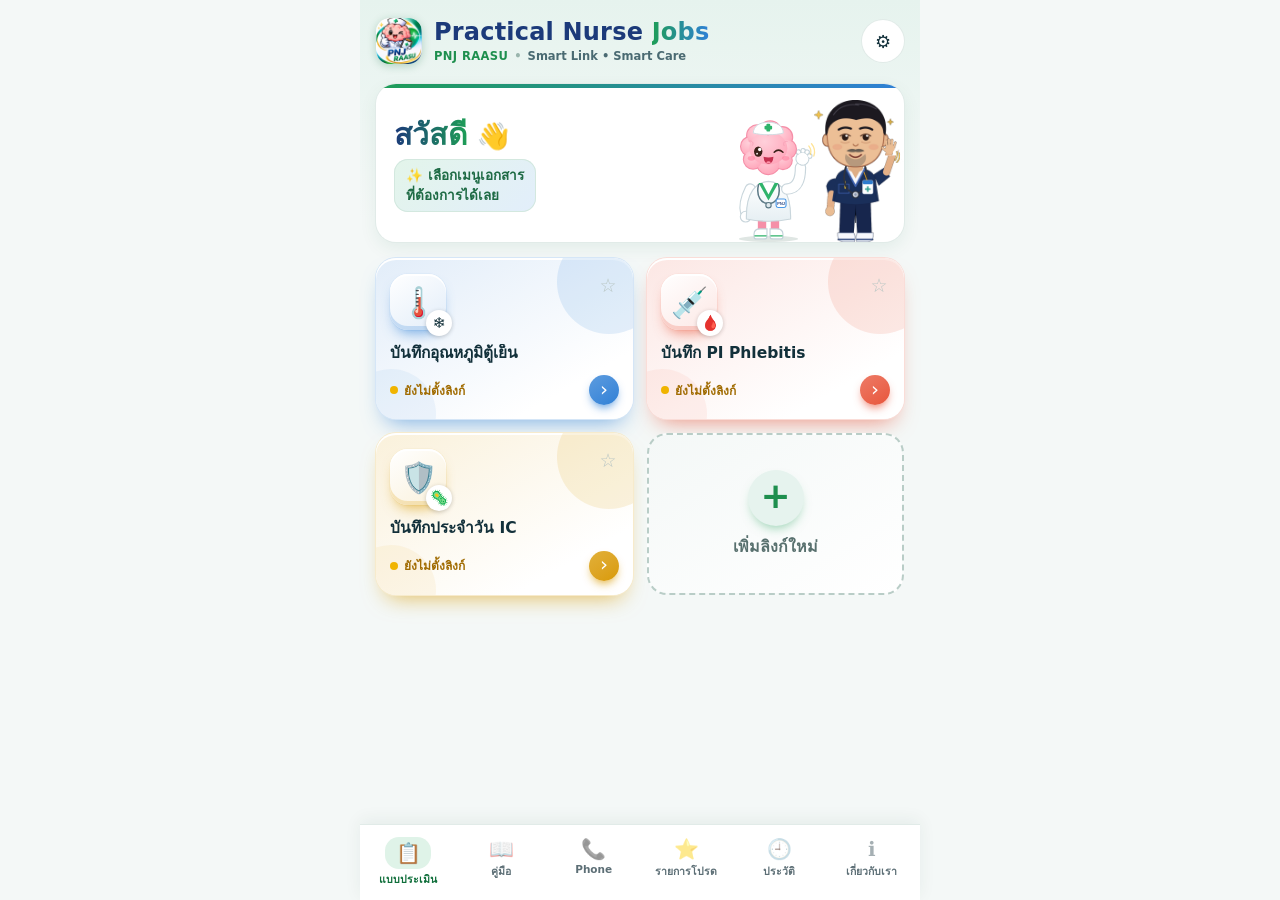
==== commit 930f2367: "Add files via upload" ====
--- a/index.html
+++ b/index.html
@@ -19,7 +19,7 @@
 <div id="banners"></div>
 <header class="top">
   <img class="logo" src="icon-192.png" alt="" width="46" height="46">
-  <div class="brand"><h1>PNJ <span>RAASU</span></h1><p>Smart Link • Smart Care</p></div>
+  <div class="brand"><h1>Practical Nurse <span>Jobs</span></h1><p><b>PNJ RAASU</b> <i>•</i> Smart Link • Smart Care</p></div>
   <button class="gear" id="btnManage" aria-label="จัดการเมนู">⚙️</button>
 </header>
 <main id="view" aria-live="polite"></main>
--- a/style.css
+++ b/style.css
@@ -238,3 +238,41 @@
 .eqbot{display:flex;gap:8px;margin-top:8px}
 .eqbot input:first-child{width:90px;flex:none}
 .eqbot input:last-child{flex:1;min-width:0}
+
+/* ===== v1.6.1 หัวแอพ + การ์ดทักทาย ให้เข้ากัน (navy + เขียว + ฟ้า) ===== */
+.top{gap:12px;padding:10px 0 14px}
+.brand{min-width:0;flex:1}
+.brand h1{font-size:clamp(19px,5.6vw,24px);line-height:1.12;font-weight:800;letter-spacing:.2px;color:#1c3a7a;white-space:nowrap}
+.brand h1 span{background:linear-gradient(90deg,#1e9d57,#2f80d6);-webkit-background-clip:text;background-clip:text;-webkit-text-fill-color:transparent;color:#1e9d57}
+.brand p{margin:3px 0 0;font-size:11.5px;font-weight:600;color:#4a6a72;white-space:nowrap;overflow:hidden;text-overflow:ellipsis}
+.brand p b{color:#1e8f4e;font-weight:800;letter-spacing:.4px}
+.brand p i{font-style:normal;color:#9ab5ad;margin:0 2px}
+.hello .ht{display:flex;flex-direction:column;align-items:flex-start;gap:8px}
+.hello h2{margin:0;font-size:30px;line-height:1.1;font-weight:800;letter-spacing:.2px}
+.hello h2 .gt{background:linear-gradient(90deg,#1c3a7a,#1e9d57);-webkit-background-clip:text;background-clip:text;-webkit-text-fill-color:transparent;color:#1c3a7a}
+.hello h2 .wave{display:inline-block;font-size:26px;transform-origin:70% 70%;animation:wave 2.4s ease-in-out 1s 2}
+@keyframes wave{0%,60%,100%{transform:rotate(0)}10%,30%{transform:rotate(16deg)}20%,40%{transform:rotate(-8deg)}50%{transform:rotate(10deg)}}
+.hello p.chip{margin:0;display:inline-block;font-size:13.5px;font-weight:600;line-height:1.45;color:#1e6b45;background:linear-gradient(135deg,#e3f5ea,#e2eefb);border-radius:14px;padding:7px 12px;box-shadow:inset 0 0 0 1px #d3e8df}
+.hello.small .ht{gap:4px}
+.hello.small h2{font-size:22px;color:#1c3a7a}
+.hello.small p{margin:0;font-weight:600;color:#4a6a72}
+
+/* ===== v1.7 การ์ตูนโบกมือได้ ===== */
+.nurse{position:relative;display:inline-block;line-height:0;flex:none}
+.nurse img{display:block}
+.nurse img.hand,.nurse img.snd{position:absolute;height:auto;max-width:none;margin:0;border-radius:0;box-shadow:none;pointer-events:none}
+.hello .art .nurse img.hand,.dev .stage .nurse img.hand{left:76.263%;top:26.752%;width:20.455%;height:auto;transform-origin:53.086% 94.118%;animation:nwave 3.2s ease-in-out .6s infinite}
+.hello .art .nurse img.snd,.dev .stage .nurse img.snd{left:93.182%;top:36.146%;width:6.818%;height:auto;animation:nsnd 3.2s ease-in-out .6s infinite}
+.hello .art .nurse img.base{margin:0 -4px 0 0}
+@keyframes nwave{0%,62%,100%{transform:rotate(0)}8%{transform:rotate(-16deg)}18%{transform:rotate(12deg)}28%{transform:rotate(-16deg)}38%{transform:rotate(12deg)}48%{transform:rotate(-14deg)}56%{transform:rotate(6deg)}}
+@keyframes nsnd{0%,62%,100%{opacity:.35;transform:translateX(0)}8%,28%,48%{opacity:1;transform:translateX(2px)}18%,38%,56%{opacity:.45;transform:translateX(0)}}
+@media (prefers-reduced-motion:reduce){.nurse img.hand,.nurse img.snd{animation:none!important}}
+
+/* ===== v1.8 หน่วยงานในสมุดโทรศัพท์ ===== */
+.cats.pd{margin:10px 0 4px}
+.cats button small{opacity:.7;font-weight:700;margin-left:2px}
+.cats button.mg{background:#fff;box-shadow:inset 0 0 0 1.5px #c3d3ce;color:#58706e}
+.cats.wrapc{flex-wrap:wrap;overflow:visible}
+h4.grp{margin:16px 2px 8px;font-size:14.5px;color:#1c3a7a;display:flex;align-items:center;gap:6px}
+h4.grp small{background:#e6f3ee;color:#1e8f4e;border-radius:999px;padding:1px 8px;font-size:12px}
+#pNewDept{margin-top:4px}
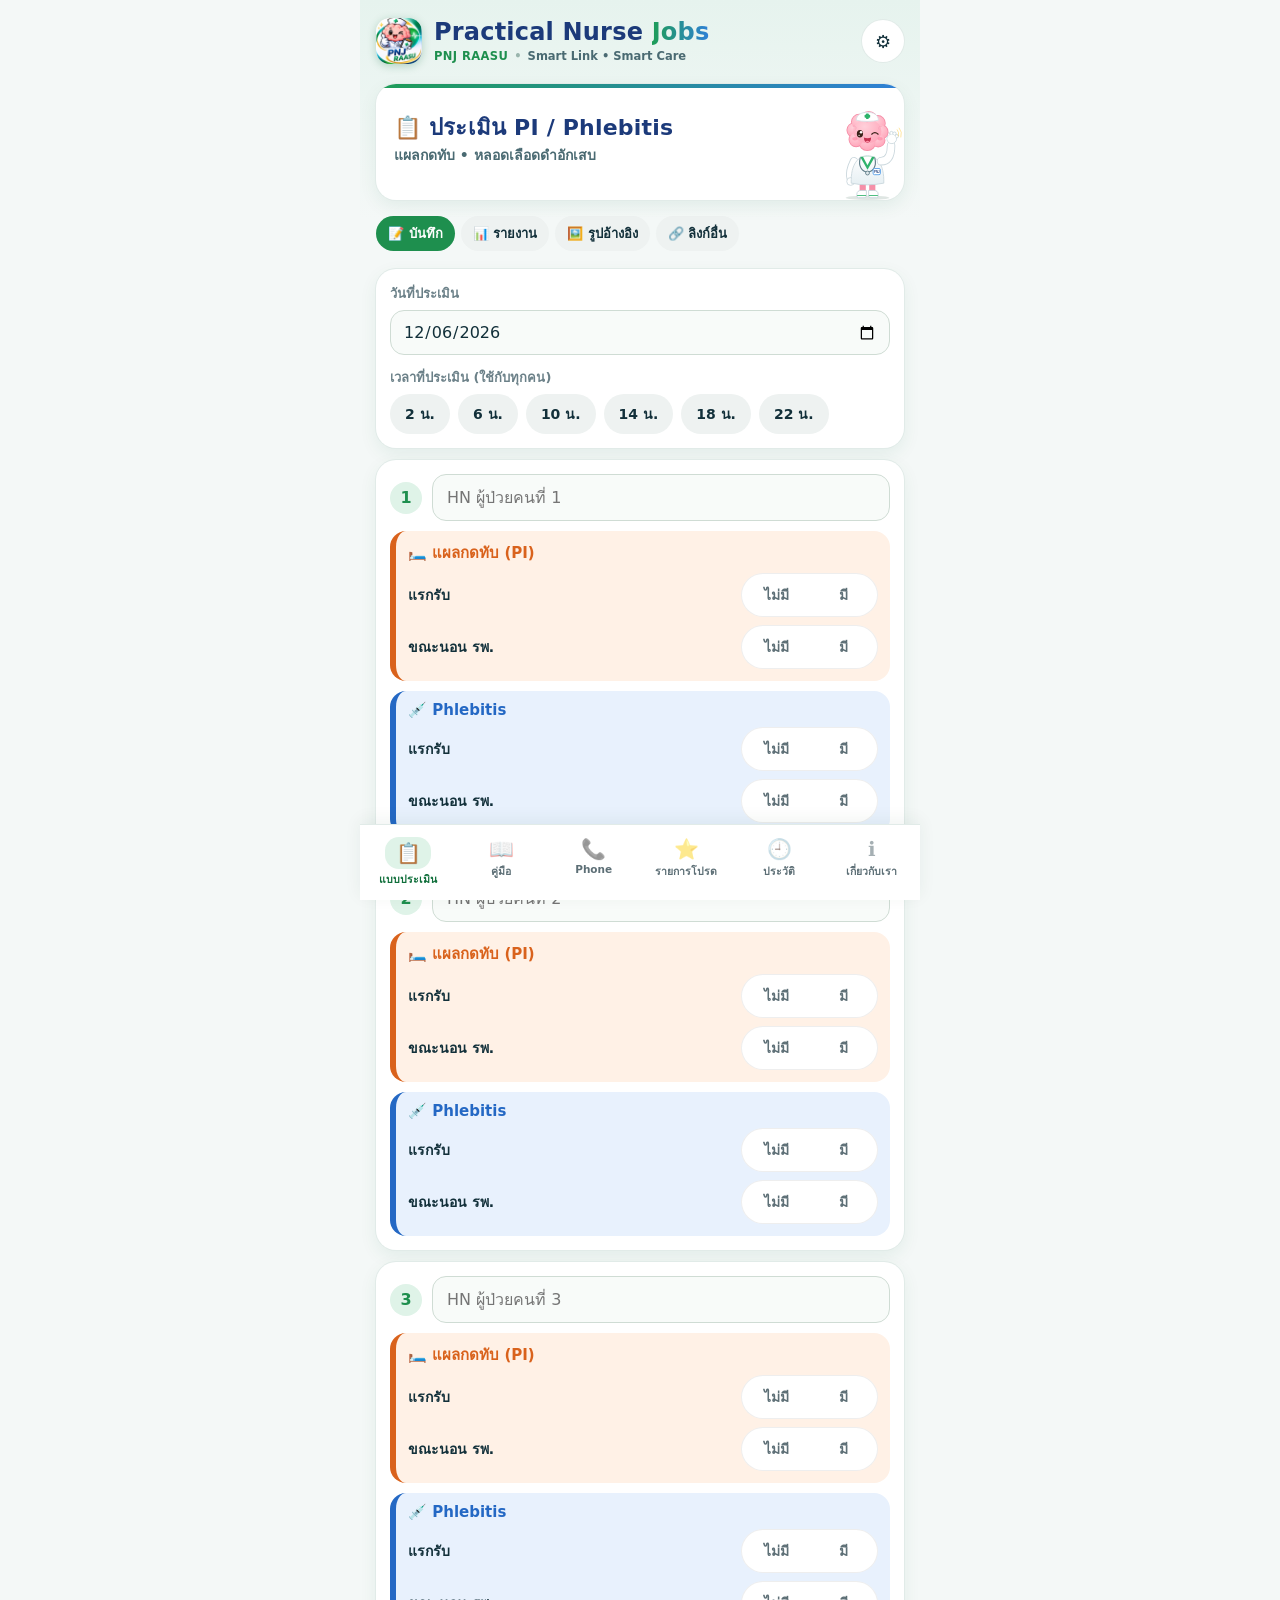
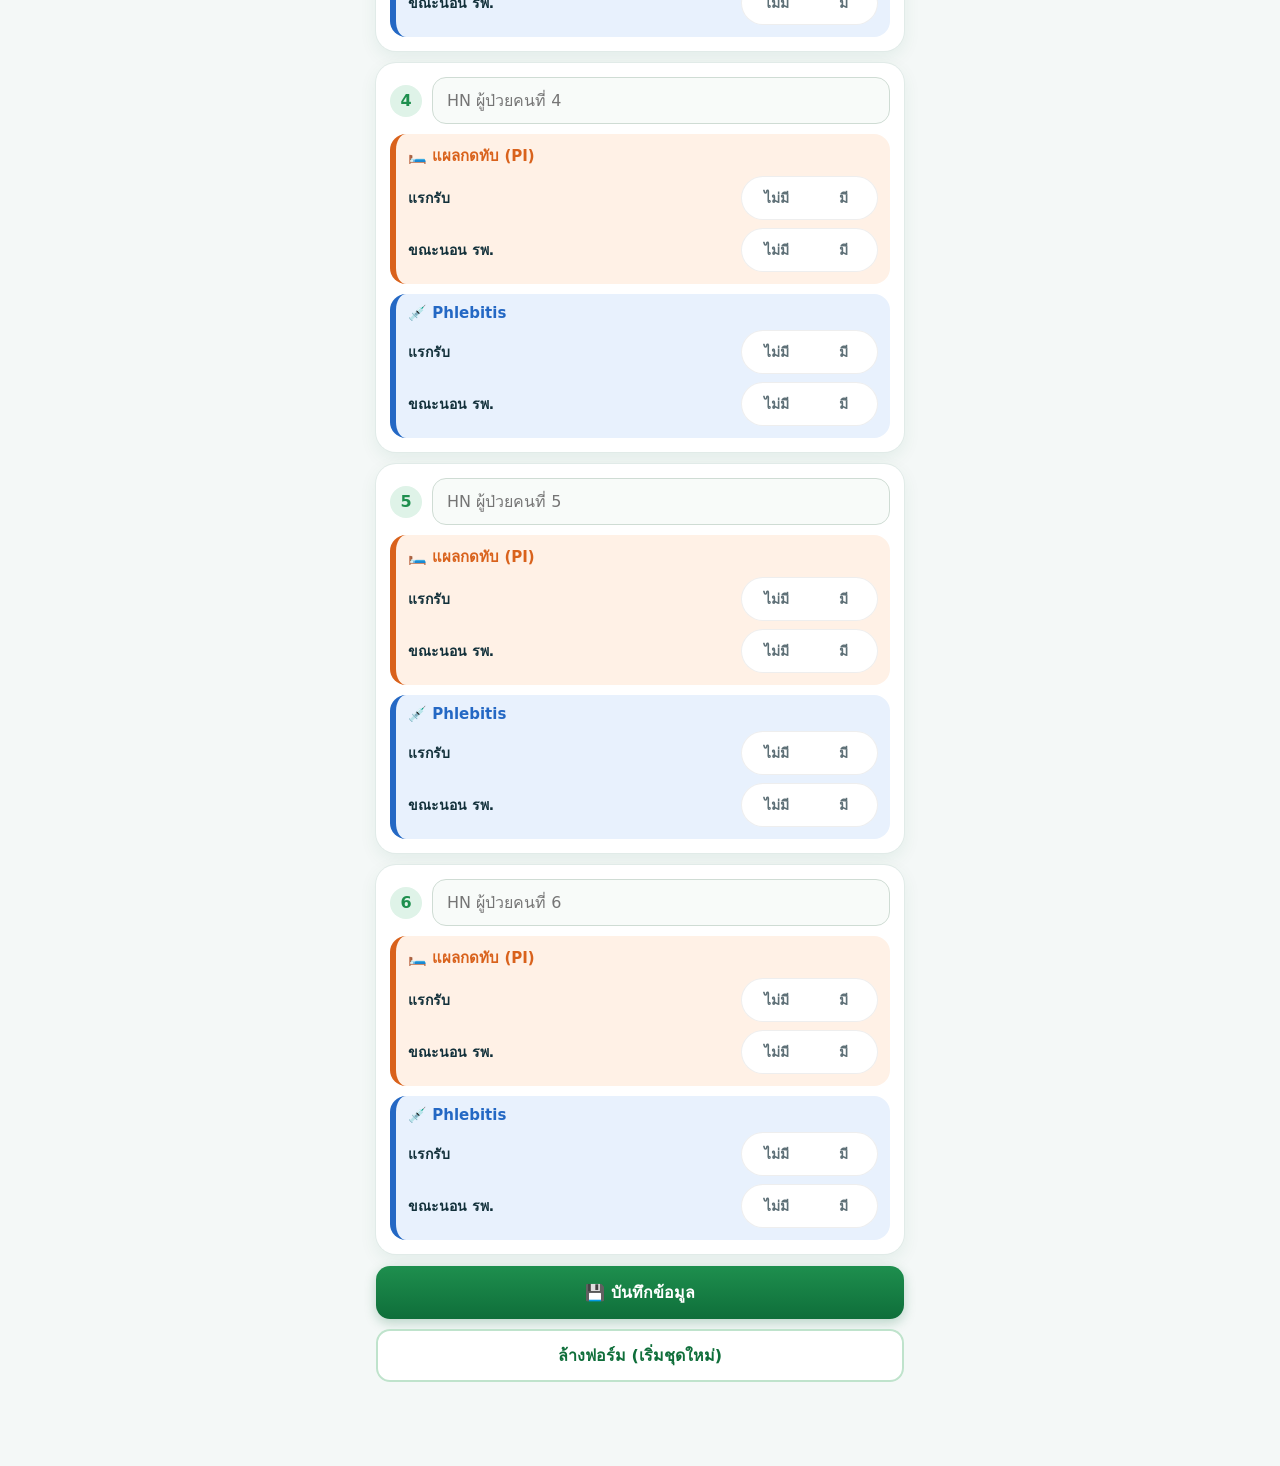
==== commit d2dd6f92: "Add files via upload" ====
--- a/index.html
+++ b/index.html
@@ -34,6 +34,7 @@
 <div id="sheetRoot"></div>
 <div id="toast" role="status"></div>
 <noscript><p style="padding:20px">กรุณาเปิดใช้งาน JavaScript</p></noscript>
+<script src="pi.js"></script>
 <script src="app.js"></script>
 </body>
 </html>
--- a/style.css
+++ b/style.css
@@ -261,10 +261,10 @@
 .nurse{position:relative;display:inline-block;line-height:0;flex:none}
 .nurse img{display:block}
 .nurse img.hand,.nurse img.snd{position:absolute;height:auto;max-width:none;margin:0;border-radius:0;box-shadow:none;pointer-events:none}
-.hello .art .nurse img.hand,.dev .stage .nurse img.hand{left:76.263%;top:26.752%;width:20.455%;height:auto;transform-origin:53.086% 94.118%;animation:nwave 3.2s ease-in-out .6s infinite}
-.hello .art .nurse img.snd,.dev .stage .nurse img.snd{left:93.182%;top:36.146%;width:6.818%;height:auto;animation:nsnd 3.2s ease-in-out .6s infinite}
+.hello .art .nurse img.hand,.dev .stage .nurse img.hand{left:76.263%;top:26.752%;width:20.455%;height:auto;transform-origin:54.321% 92.941%;animation:nwave 3.2s ease-in-out .6s infinite}
+.hello .art .nurse img.snd,.dev .stage .nurse img.snd{left:94.192%;top:35.51%;width:5.808%;height:auto;animation:nsnd 3.2s ease-in-out .6s infinite}
 .hello .art .nurse img.base{margin:0 -4px 0 0}
-@keyframes nwave{0%,62%,100%{transform:rotate(0)}8%{transform:rotate(-16deg)}18%{transform:rotate(12deg)}28%{transform:rotate(-16deg)}38%{transform:rotate(12deg)}48%{transform:rotate(-14deg)}56%{transform:rotate(6deg)}}
+@keyframes nwave{0%,62%,100%{transform:skewX(0)}8%{transform:skewX(9deg)}18%{transform:skewX(-8deg)}28%{transform:skewX(9deg)}38%{transform:skewX(-8deg)}48%{transform:skewX(8deg)}56%{transform:skewX(-4deg)}}
 @keyframes nsnd{0%,62%,100%{opacity:.35;transform:translateX(0)}8%,28%,48%{opacity:1;transform:translateX(2px)}18%,38%,56%{opacity:.45;transform:translateX(0)}}
 @media (prefers-reduced-motion:reduce){.nurse img.hand,.nurse img.snd{animation:none!important}}
 
@@ -276,3 +276,50 @@
 h4.grp{margin:16px 2px 8px;font-size:14.5px;color:#1c3a7a;display:flex;align-items:center;gap:6px}
 h4.grp small{background:#e6f3ee;color:#1e8f4e;border-radius:999px;padding:1px 8px;font-size:12px}
 #pNewDept{margin-top:4px}
+
+.cats.pd+#glist .grp,#glist .grp:first-child{margin-top:14px}
+#glist .grid{margin-bottom:4px}
+
+/* ===== โมดูล PI / Phlebitis (หน้าแรก) ===== */
+:root{--pi:#d9621c;--pit:#fff1e6;--ph:#2468c4;--pht:#e8f1fd}
+.pi-subs{margin:2px 0 10px}
+.pi-card{background:#fff;border-radius:20px;box-shadow:0 0 0 1px var(--line),0 6px 18px #0b6b3a14;padding:14px;margin-bottom:12px}
+.pi-lb{font-size:13px;font-weight:700;color:var(--mut);margin:0 0 6px}
+.pi-in{width:100%;padding:11px 12px;border:1.5px solid #cfdcd4;border-radius:14px;font:inherit;font-size:16px;background:#f8fbf9;color:var(--tx)}
+select.pi-in{appearance:auto;padding:10px 8px;font-size:15px}
+.pi-in:focus{outline:2px solid var(--g1);border-color:transparent}
+.pi-chips{display:flex;flex-wrap:wrap;gap:8px}
+.pi-chip{padding:9px 15px;border-radius:999px;background:#eef2f1;font-size:14px;font-weight:700}
+.pi-chip.on{background:var(--g1);color:#fff}
+.pi-pth{display:flex;align-items:center;gap:10px}
+.pi-n{flex:none;width:32px;height:32px;border-radius:50%;background:#dff3e8;color:var(--g1);font-weight:800;display:grid;place-items:center}
+.pi-g{border-radius:16px;padding:10px 12px 12px;margin-top:10px;border-left:6px solid}
+.pi-gp{background:var(--pit);border-color:var(--pi)}.pi-gh{background:var(--pht);border-color:var(--ph)}
+.pi-gt{font-weight:800;font-size:15px}.pi-gp .pi-gt{color:var(--pi)}.pi-gh .pi-gt{color:var(--ph)}
+.pi-yn{display:flex;align-items:center;justify-content:space-between;gap:8px;margin-top:8px}
+.pi-yl{font-size:14px;font-weight:600}
+.pi-seg{display:inline-flex;background:#fff;border-radius:999px;padding:3px;gap:3px;box-shadow:inset 0 0 0 1px #0001}
+.pi-seg button{padding:8px 14px;border-radius:999px;font-size:14px;font-weight:700;color:#5d6f76;min-width:64px}
+.pi-seg .no.on{background:#7b8b92;color:#fff}
+.pi-gp .pi-seg .yes.on{background:var(--pi);color:#fff}.pi-gh .pi-seg .yes.on{background:var(--ph);color:#fff}
+.pi-det{display:grid;grid-template-columns:1fr 1fr;gap:6px;margin-top:6px}
+.pi-det input{grid-column:1/-1;font-size:15px;padding:10px 12px}
+.pi-gp .pi-in{border-color:#f0c4a3}.pi-gh .pi-in{border-color:#b9d2f3}
+.pi-warn{background:#fff3cd;color:#7a5a00;border-radius:14px;padding:10px 12px;margin-bottom:12px;font-size:14px;font-weight:600}
+.pi-ref{display:grid;grid-template-columns:repeat(auto-fill,minmax(140px,1fr));gap:8px;margin-top:8px}
+.pi-ref>div{border:1px solid var(--line);border-radius:12px;padding:8px;font-size:12.5px;line-height:1.4}
+.pi-ref svg{width:100%;height:52px;display:block;margin-bottom:4px}.pi-ref b{display:block}
+.pi-up{max-width:100%;border-radius:12px;margin-top:8px}
+.pi-tw{overflow-x:auto;margin:0 -4px}
+.pi-t{border-collapse:collapse;width:100%;font-size:13px}.pi-t th,.pi-t td{border:1px solid var(--line);padding:6px;text-align:left;vertical-align:top}.pi-t th{background:#eef5f0}
+.pi-t th.tp{background:var(--pit);color:var(--pi)}.pi-t th.tq{background:var(--pht);color:var(--ph)}.pi-t td.cp{background:var(--pit)}.pi-t td.cq{background:var(--pht)}
+.pi-stat{display:flex;gap:6px;flex-wrap:wrap;margin:10px 0}.pi-stat span{background:#eef5f0;color:var(--g2);border-radius:10px;padding:6px 10px;font-size:13px;font-weight:700}
+.pi-stat .sp{background:var(--pit);color:var(--pi)}.pi-stat .sh{background:var(--pht);color:var(--ph)}
+.pi-x{color:var(--danger);font-size:13px;font-weight:700}
+.pi-ptitle{display:none;font-size:16px;margin:0 0 8px}
+@media print{
+  *{-webkit-print-color-adjust:exact;print-color-adjust:exact}
+  .top,.tabs,#banners,#toast,.pi-noprint,.hello,.cats{display:none!important}
+  body{background:#fff;padding:0;max-width:none}
+  .pi-card{box-shadow:none;padding:0}.pi-ptitle{display:block}.pi-t{font-size:11px}
+}
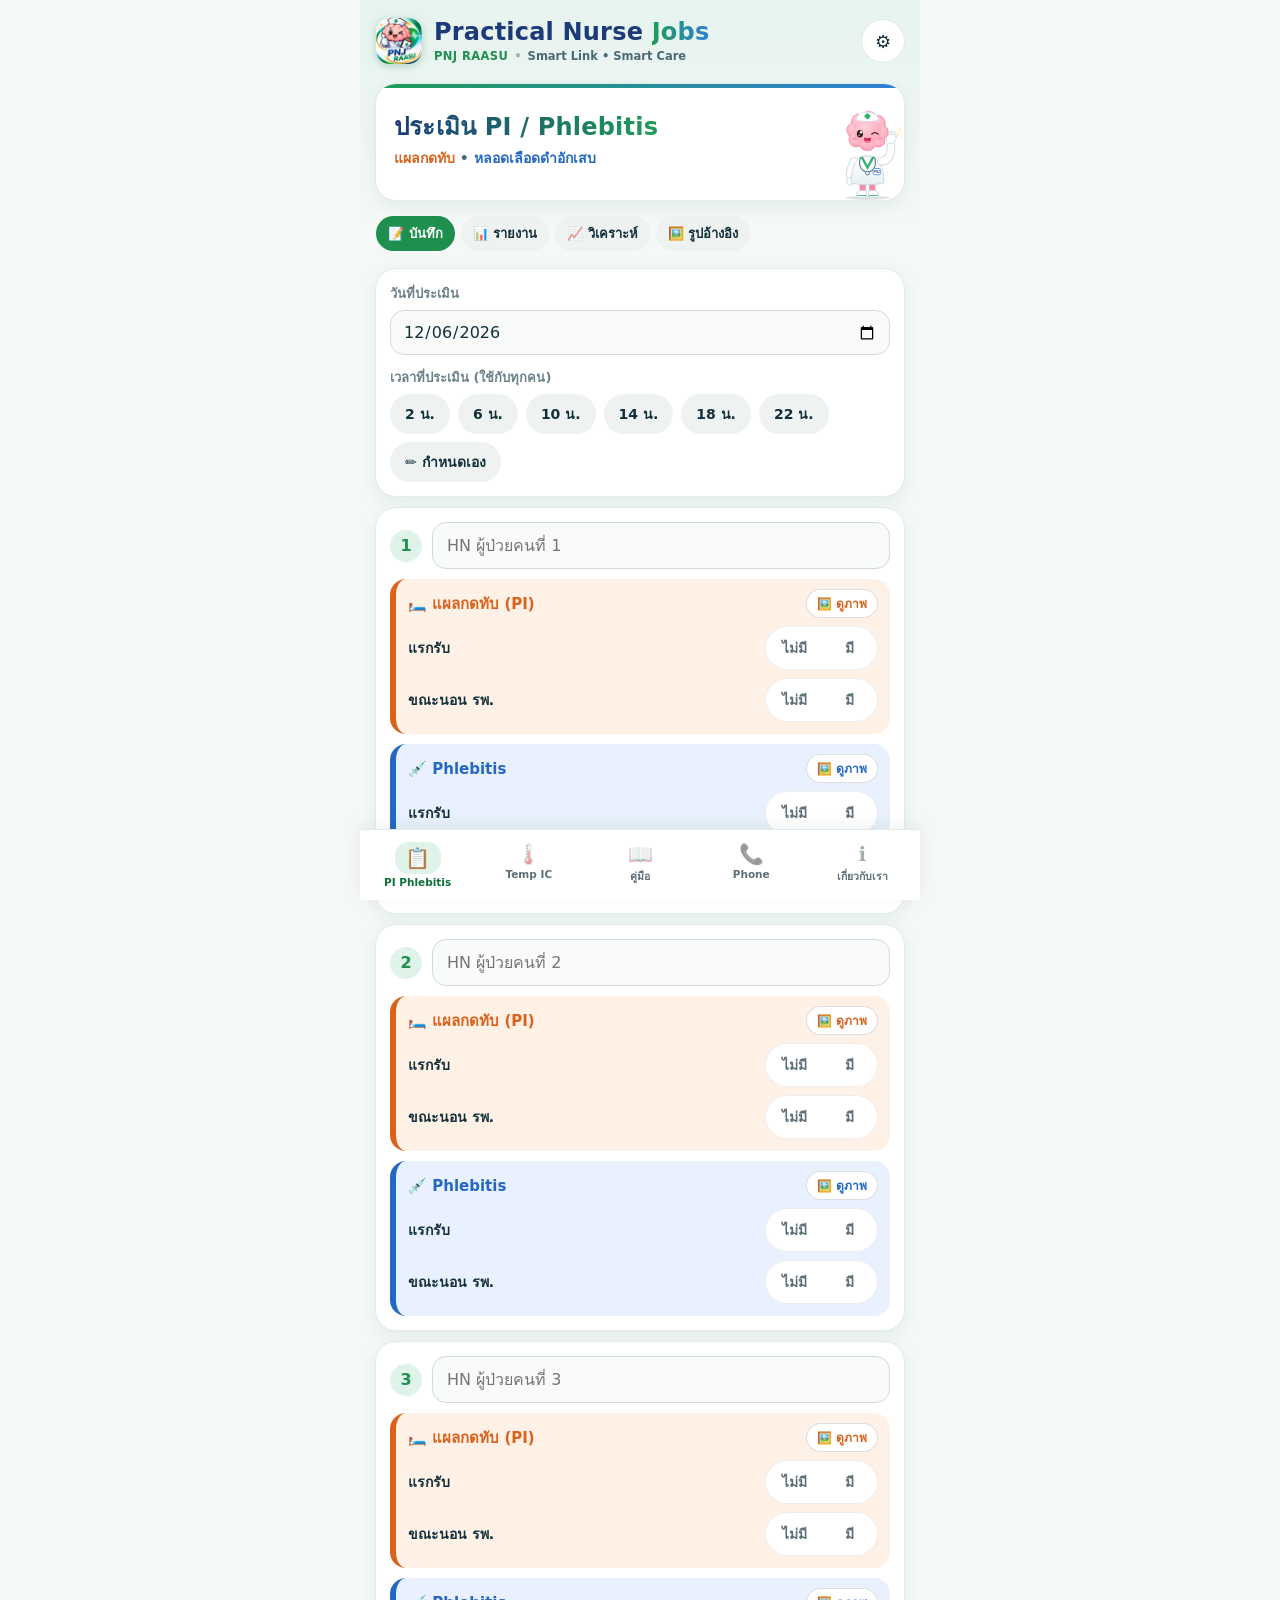
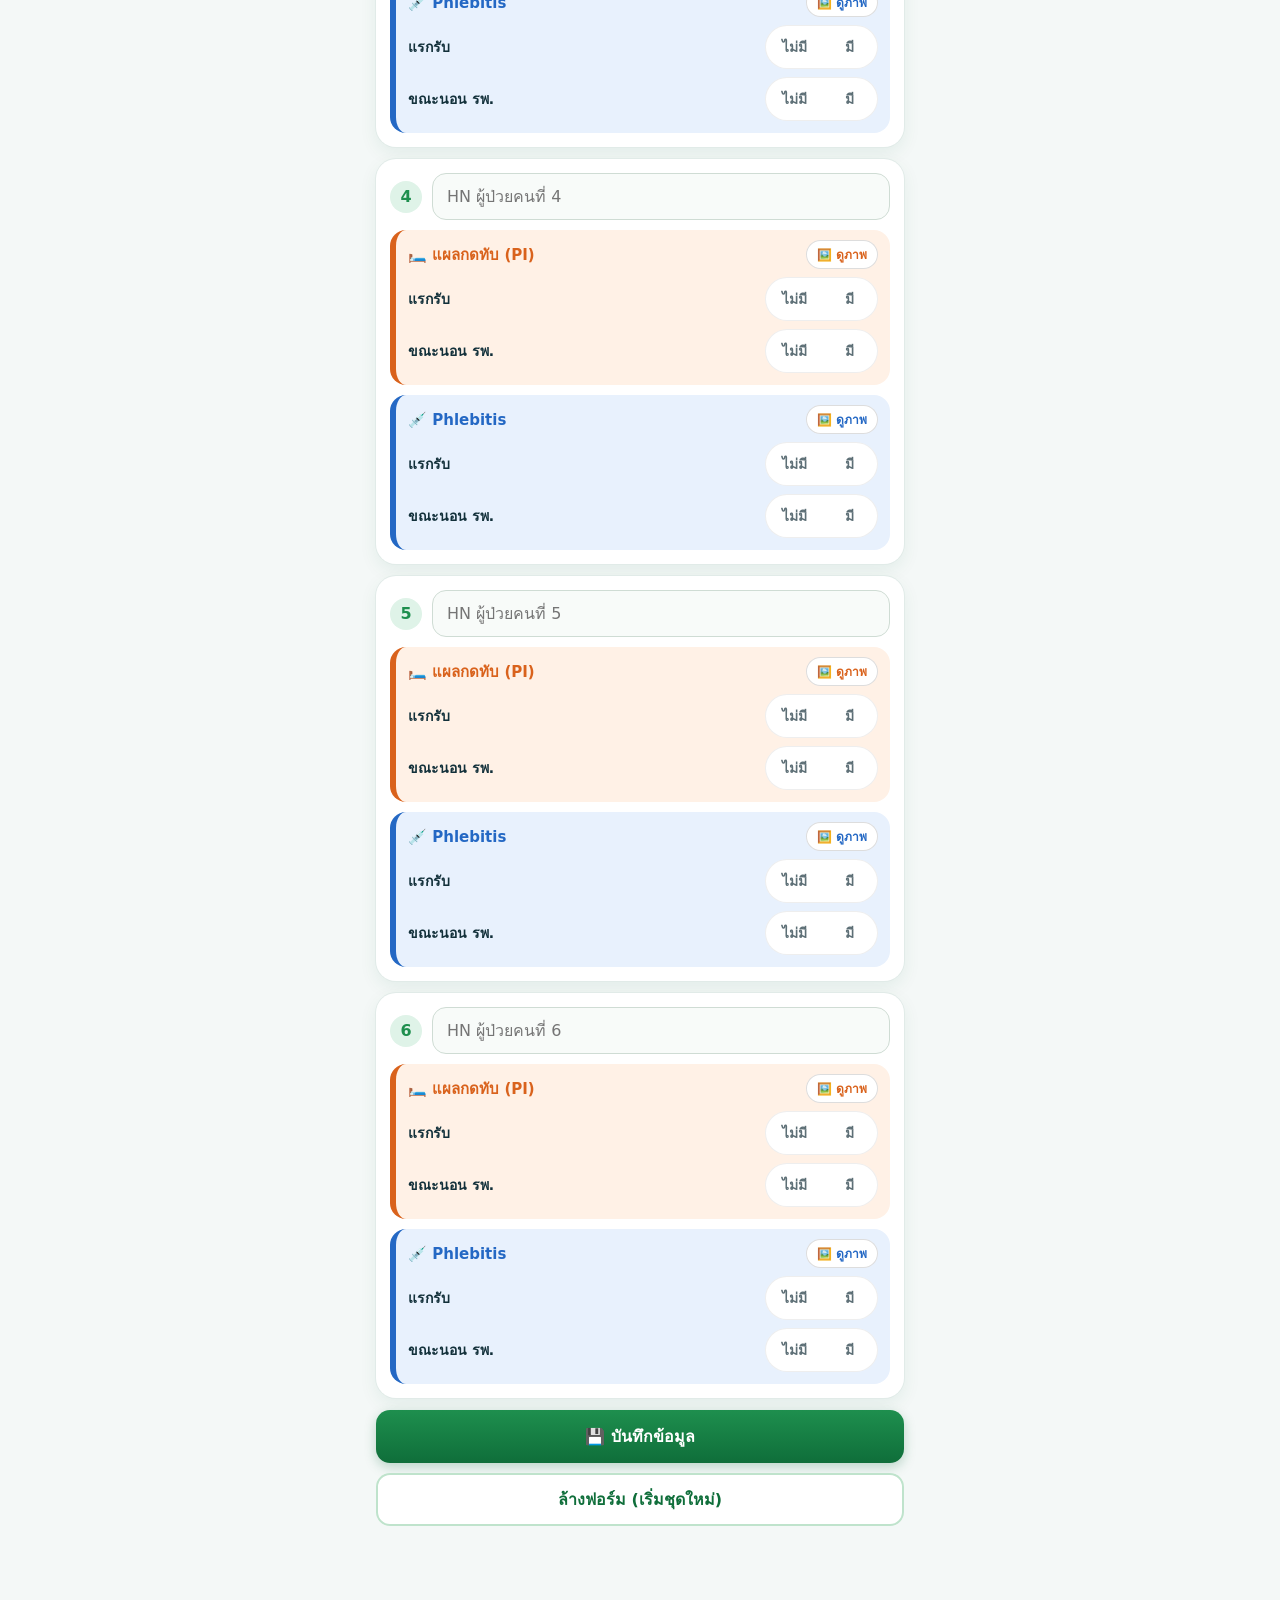
==== commit 064bc735: "Add files via upload" ====
--- a/index.html
+++ b/index.html
@@ -24,16 +24,16 @@
 </header>
 <main id="view" aria-live="polite"></main>
 <nav class="tabs" id="tabs">
-  <button data-tab="home" class="on"><i>📋</i><span>แบบประเมิน</span></button>
+  <button data-tab="home" class="on"><i>📋</i><span>PI Phlebitis</span></button>
+  <button data-tab="links"><i>🌡️</i><span>Temp IC</span></button>
   <button data-tab="guide"><i>📖</i><span>คู่มือ</span></button>
   <button data-tab="phone"><i>📞</i><span>Phone</span></button>
-  <button data-tab="favs"><i>⭐</i><span>รายการโปรด</span></button>
-  <button data-tab="history"><i>🕘</i><span>ประวัติ</span></button>
   <button data-tab="about"><i>ℹ️</i><span>เกี่ยวกับเรา</span></button>
 </nav>
 <div id="sheetRoot"></div>
 <div id="toast" role="status"></div>
 <noscript><p style="padding:20px">กรุณาเปิดใช้งาน JavaScript</p></noscript>
+<script src="pi-stats.js"></script>
 <script src="pi.js"></script>
 <script src="app.js"></script>
 </body>
--- a/style.css
+++ b/style.css
@@ -281,6 +281,9 @@
 #glist .grid{margin-bottom:4px}
 
 /* ===== โมดูล PI / Phlebitis (หน้าแรก) ===== */
+.hello.small .pi-h2{font-size:clamp(18px,5.6vw,24px);line-height:1.2;white-space:nowrap}
+.hello.small .pi-sub{font-size:clamp(12px,3.5vw,14px);white-space:nowrap;margin-top:2px}
+.hello.small .pi-sub b{font-weight:800}
 :root{--pi:#d9621c;--pit:#fff1e6;--ph:#2468c4;--pht:#e8f1fd}
 .pi-subs{margin:2px 0 10px}
 .pi-card{background:#fff;border-radius:20px;box-shadow:0 0 0 1px var(--line),0 6px 18px #0b6b3a14;padding:14px;margin-bottom:12px}
@@ -302,6 +305,28 @@
 .pi-seg button{padding:8px 14px;border-radius:999px;font-size:14px;font-weight:700;color:#5d6f76;min-width:64px}
 .pi-seg .no.on{background:#7b8b92;color:#fff}
 .pi-gp .pi-seg .yes.on{background:var(--pi);color:#fff}.pi-gh .pi-seg .yes.on{background:var(--ph);color:#fff}
+.pi-yn.wrap{flex-wrap:wrap;row-gap:6px}
+.pi-lh{display:inline-flex;align-items:center;gap:8px;flex-wrap:wrap}
+.pi-lh+.pi-seg button{min-width:52px;padding:8px 11px}
+.pi-kind{display:inline-flex;gap:4px}
+.pi-kind button{padding:6px 11px;border-radius:999px;font-size:13px;font-weight:800;background:#fff;color:#6b7c83;box-shadow:inset 0 0 0 1px #0001}
+.pi-gp .pi-kind .on{box-shadow:inset 0 0 0 2px var(--pi);color:var(--pi)}.pi-gh .pi-kind .on{box-shadow:inset 0 0 0 2px var(--ph);color:var(--ph)}
+.pi-kt{display:flex;align-items:center;gap:10px;margin-top:8px;font-size:14px;font-weight:700}
+.pi-kt .pi-in{width:auto;flex:1;padding:8px 10px}
+.pi-tm{background:#e3f1ea;color:#1f6b47;border-radius:6px;padding:0 5px;font-size:11px;font-weight:700;white-space:nowrap}
+.pi-new{background:#ffe9a8;color:#7a5200;border-radius:6px;padding:0 5px;font-size:11px;font-weight:700;white-space:nowrap}
+.pi-gt{display:flex;justify-content:space-between;align-items:center;gap:8px}
+.pi-view{font-size:12px;font-weight:800;padding:5px 11px;border-radius:999px;background:#fff;color:var(--pi);box-shadow:inset 0 0 0 1px #0002;white-space:nowrap}
+.pi-gh .pi-view{color:var(--ph)}
+.pi-types{display:flex;flex-wrap:wrap;gap:4px;margin-top:8px}
+.pi-types button{padding:6px 8px;border-radius:999px;font-size:13px;font-weight:800;background:#fff;color:#6b7c83;box-shadow:inset 0 0 0 1px #0001}
+.pi-types .on{background:var(--pi);color:#fff}
+.pi-defs{margin:8px 0 0;padding-left:18px;font-size:14px;line-height:1.6}
+.pi-ov{position:fixed;inset:0;z-index:150;background:#000f;overflow:hidden;touch-action:none}
+.pi-ov-st{position:absolute;left:0;right:0;top:calc(56px + env(safe-area-inset-top,0px));bottom:env(safe-area-inset-bottom,0px);padding:6px;display:flex;align-items:center;justify-content:center;overflow:hidden;touch-action:none;-webkit-user-select:none;user-select:none}
+.pi-ov img{max-width:100%;max-height:100%;width:auto;height:auto;object-fit:contain;transform-origin:center;border-radius:8px;background:#fff;-webkit-user-drag:none;will-change:transform;pointer-events:none}
+.pi-ov-x{position:fixed;top:calc(10px + env(safe-area-inset-top,0px));right:12px;width:42px;height:42px;border-radius:50%;background:#fff;font-size:18px;font-weight:800;z-index:2}
+.pi-ov-h{position:fixed;top:calc(20px + env(safe-area-inset-top,0px));left:14px;color:#fff;font-size:13px}
 .pi-det{display:grid;grid-template-columns:1fr 1fr;gap:6px;margin-top:6px}
 .pi-det input{grid-column:1/-1;font-size:15px;padding:10px 12px}
 .pi-gp .pi-in{border-color:#f0c4a3}.pi-gh .pi-in{border-color:#b9d2f3}
@@ -316,6 +341,8 @@
 .pi-stat{display:flex;gap:6px;flex-wrap:wrap;margin:10px 0}.pi-stat span{background:#eef5f0;color:var(--g2);border-radius:10px;padding:6px 10px;font-size:13px;font-weight:700}
 .pi-stat .sp{background:var(--pit);color:var(--pi)}.pi-stat .sh{background:var(--pht);color:var(--ph)}
 .pi-x{color:var(--danger);font-size:13px;font-weight:700}
+.pi-sw{display:flex;align-items:center;gap:10px;margin-top:10px;font-weight:700;font-size:14.5px}
+.pi-sw input{width:22px;height:22px;accent-color:var(--g1);flex:none}
 .pi-ptitle{display:none;font-size:16px;margin:0 0 8px}
 @media print{
   *{-webkit-print-color-adjust:exact;print-color-adjust:exact}
@@ -323,3 +350,38 @@
   body{background:#fff;padding:0;max-width:none}
   .pi-card{box-shadow:none;padding:0}.pi-ptitle{display:block}.pi-t{font-size:11px}
 }
+
+.pi-gh .pi-types .on{background:var(--ph);color:#fff}
+.pi-cs{background:#fde2e2;color:#8a1c1c;border-radius:6px;padding:0 5px;font-size:11px;font-weight:700;white-space:nowrap}
+.pi-lb small{font-weight:500;opacity:.7;margin-left:4px}
+.pi-tr{font-size:11px;font-weight:600;color:#0a5a3a;margin-top:2px;white-space:normal;min-width:110px}
+
+/* ---- วิเคราะห์ ---- */
+.pi-ana-ctl{display:grid;grid-template-columns:1fr 1fr;gap:10px}
+.st-kg{display:grid;grid-template-columns:1fr 1fr;gap:8px;margin:10px 0 6px}
+.st-k{background:#eef5f0;border-radius:14px;padding:10px 12px;display:flex;flex-direction:column;gap:1px}
+.st-k:first-child{grid-column:1/-1}
+.st-k b{font-size:26px;line-height:1.1;color:var(--g2)}.st-k span{font-size:13px;font-weight:700}.st-k small{font-size:11px;color:var(--mut)}
+.st-k.p{background:var(--pit)}.st-k.p b{color:var(--pi)}.st-k.h{background:var(--pht)}.st-k.h b{color:var(--ph)}
+.st-d{font-style:normal;font-size:12px;font-weight:800;color:var(--mut)}.st-d.ok{color:#168a3d}.st-d.bad{color:#d03a2f}
+.st-note{font-size:12px;color:var(--mut);margin:6px 0}
+.st-h{font-size:15px;margin:16px 0 6px;color:var(--tx)}.st-h small{font-weight:500;color:var(--mut);font-size:12px}
+.st-ins{display:flex;flex-direction:column;gap:8px}
+.st-i{border-radius:12px;padding:9px 11px;font-size:14px;font-weight:700;background:#f4f8f6;border-left:5px solid #9bb}
+.st-i.r{background:#fdeceb;border-color:#d03a2f}.st-i.y{background:#fff7df;border-color:#e0a800}.st-i.g{background:#eaf7ee;border-color:#1e8f4e}
+.st-i ul{margin:6px 0 0;padding-left:18px;font-weight:500;font-size:13px;color:#33474e}.st-i li{margin:2px 0}
+.st-fl{display:flex;flex-direction:column;gap:6px}.st-fl>div{background:#f4f8f6;border-radius:10px;padding:7px 10px;font-size:14px;display:flex;flex-wrap:wrap;gap:6px;align-items:center}
+.st-fl small{margin-left:auto;color:var(--mut)}
+.st-tg{border-radius:999px;padding:2px 8px;font-size:11px;font-weight:800}.st-tg.r{background:#fbd5d2;color:#a32016}.st-tg.y{background:#ffe9a8;color:#7a5200}
+.st-b{display:grid;grid-template-columns:minmax(70px,34%) 1fr 26px;gap:6px;align-items:center;margin:4px 0;font-size:13px}
+.st-l{font-weight:600;line-height:1.2;word-break:break-word}.st-b b{text-align:right}
+.st-t{background:#eef2f0;border-radius:6px;height:12px;overflow:hidden}.st-t i{display:block;height:100%;border-radius:6px}
+.st-t i.p{background:var(--pi)}.st-t i.h{background:var(--ph)}
+.st-em{font-size:12px;color:var(--mut);padding:4px 0}
+.st-g2{display:grid;grid-template-columns:1fr 1fr;gap:12px}.st-sub{font-weight:800;font-size:13px}
+.st-svg{width:100%;height:auto;display:block}.st-lg{display:flex;gap:12px;font-size:11px;color:var(--mut)}
+.st-lg span::before{content:"";display:inline-block;width:9px;height:9px;border-radius:2px;margin-right:4px;vertical-align:-1px}
+.st-lg .p::before{background:var(--pi)}.st-lg .h::before{background:var(--ph)}
+.st-mt td,.st-mt th{text-align:center}
+@media print{.st-i,.st-k{break-inside:avoid}.st-g2{grid-template-columns:1fr 1fr}}
+.pi-kinds{display:flex;flex-wrap:wrap;gap:6px;margin-top:8px}
